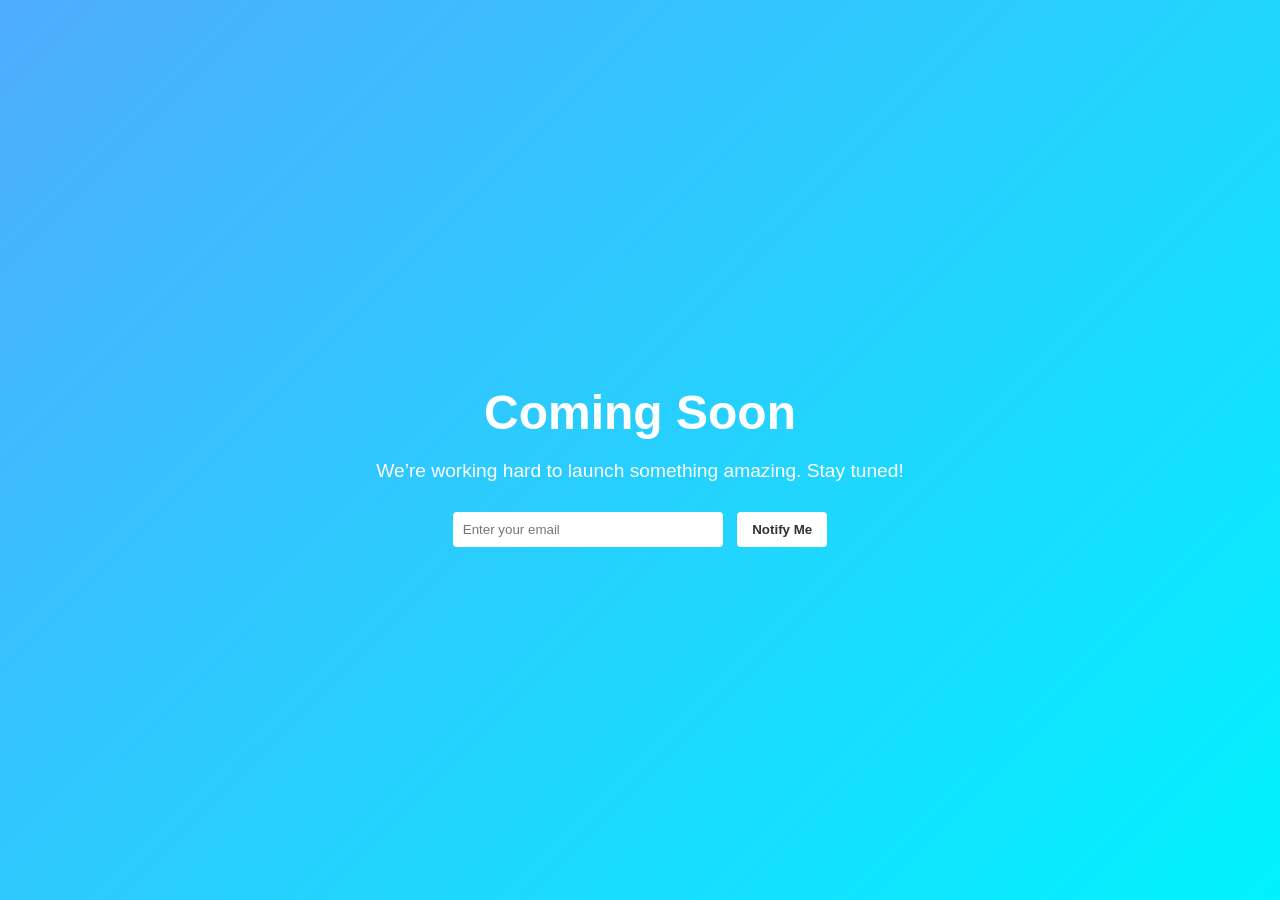
==== index.html @ 93c773d8 "Create index.html" ====
<!DOCTYPE html>
<html lang="en">
<head>
  <meta charset="UTF-8">
  <meta name="viewport" content="width=device-width, initial-scale=1.0">
  <title>Coming Soon</title>
  <style>
    body {
      margin: 0;
      padding: 0;
      height: 100vh;
      display: flex;
      align-items: center;
      justify-content: center;
      font-family: Arial, sans-serif;
      background: linear-gradient(135deg, #4facfe, #00f2fe);
      color: white;
      text-align: center;
    }
    .container {
      max-width: 600px;
      padding: 20px;
    }
    h1 {
      font-size: 3em;
      margin-bottom: 20px;
    }
    p {
      font-size: 1.2em;
      margin-bottom: 30px;
    }
    .email-box {
      margin-top: 20px;
    }
    input[type="email"] {
      padding: 10px;
      border: none;
      border-radius: 4px;
      width: 70%;
      max-width: 250px;
      margin-right: 10px;
    }
    button {
      padding: 10px 15px;
      border: none;
      border-radius: 4px;
      background: #fff;
      color: #333;
      cursor: pointer;
      font-weight: bold;
    }
    button:hover {
      background: #eee;
    }
  </style>
</head>
<body>
  <div class="container">
    <h1>Coming Soon</h1>
    <p>We’re working hard to launch something amazing. Stay tuned!</p>
    <div class="email-box">
      <input type="email" placeholder="Enter your email" />
      <button>Notify Me</button>
    </div>
  </div>
</body>
</html>
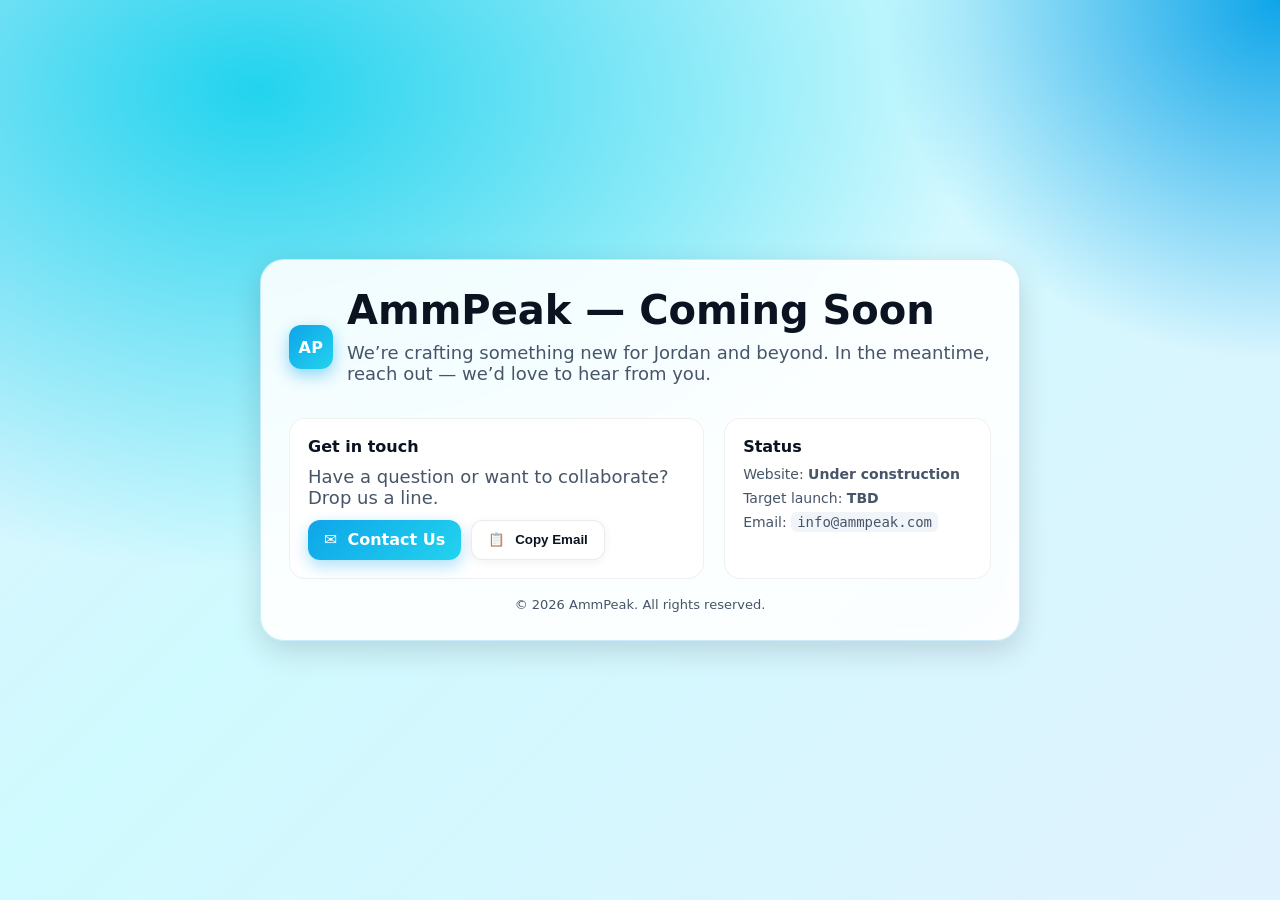
==== commit 26880e9f: "Update index.html" ====
--- a/index.html
+++ b/index.html
@@ -1,67 +1,138 @@
 <!DOCTYPE html>
 <html lang="en">
 <head>
-  <meta charset="UTF-8">
-  <meta name="viewport" content="width=device-width, initial-scale=1.0">
-  <title>Coming Soon</title>
+  <meta charset="utf-8" />
+  <meta name="viewport" content="width=device-width, initial-scale=1" />
+  <title>ammpeak — Coming Soon</title>
+  <meta name="description" content="AmmPeak — Something great is coming soon." />
+  <meta property="og:title" content="AmmPeak — Coming Soon" />
+  <meta property="og:description" content="We’re building something new. Stay tuned!" />
+  <meta property="og:type" content="website" />
+  <meta name="theme-color" content="#0ea5e9" />
   <style>
+    :root {
+      --bg1: #0ea5e9; /* sky-500 */
+      --bg2: #22d3ee; /* cyan-400 */
+      --txt: #0b1220;
+      --card: rgba(255, 255, 255, 0.9);
+      --muted: #475569; /* slate-600 */
+      --ring: rgba(14,165,233,.35);
+    }
+    * { box-sizing: border-box; }
+    html, body { height: 100%; }
     body {
       margin: 0;
-      padding: 0;
-      height: 100vh;
-      display: flex;
-      align-items: center;
-      justify-content: center;
-      font-family: Arial, sans-serif;
-      background: linear-gradient(135deg, #4facfe, #00f2fe);
-      color: white;
-      text-align: center;
+      font-family: ui-sans-serif, system-ui, -apple-system, Segoe UI, Roboto, "Helvetica Neue", Arial, "Noto Sans", "Apple Color Emoji", "Segoe UI Emoji";
+      color: var(--txt);
+      background: radial-gradient(1200px 800px at 20% 10%, var(--bg2), transparent 60%),
+                  radial-gradient(1000px 900px at 100% 0%, var(--bg1), transparent 40%),
+                  linear-gradient(135deg, #e0f2fe, #cffafe 40%, #e0f2fe);
+      display: grid;
+      place-items: center;
+      padding: 32px 16px;
     }
-    .container {
-      max-width: 600px;
-      padding: 20px;
+    .card {
+      width: 100%;
+      max-width: 760px;
+      background: var(--card);
+      backdrop-filter: blur(6px);
+      border-radius: 24px;
+      box-shadow: 0 10px 30px rgba(2, 8, 23, 0.14), inset 0 1px 0 rgba(255,255,255,0.6);
+      padding: 28px;
+      border: 1px solid rgba(14,165,233,.2);
     }
-    h1 {
-      font-size: 3em;
-      margin-bottom: 20px;
+    header { display: flex; align-items: center; gap: 14px; margin-bottom: 12px; }
+    .logo {
+      width: 44px; height: 44px; border-radius: 12px; flex: 0 0 auto;
+      display: grid; place-items: center; font-weight: 800; letter-spacing: .5px;
+      background: linear-gradient(135deg, var(--bg1), var(--bg2)); color: white;
+      box-shadow: 0 6px 16px rgba(14,165,233,.45);
     }
-    p {
-      font-size: 1.2em;
-      margin-bottom: 30px;
+    h1 { margin: 0; font-size: clamp(28px, 5vw, 40px); line-height: 1.1; }
+    p.lead { margin: 10px 0 22px; color: var(--muted); font-size: clamp(14px, 2.5vw, 18px); }
+
+    .actions { display: flex; flex-wrap: wrap; gap: 10px; margin-top: 8px; }
+    .btn {
+      appearance: none; cursor: pointer; border: 0; border-radius: 12px; font-weight: 700;
+      padding: 12px 16px; line-height: 1; transition: transform .06s ease, box-shadow .2s ease, background .2s ease;
+      box-shadow: 0 6px 16px rgba(14,165,233,.35);
+      display: inline-flex; align-items: center; gap: 10px; text-decoration: none;
     }
-    .email-box {
-      margin-top: 20px;
-    }
-    input[type="email"] {
-      padding: 10px;
-      border: none;
-      border-radius: 4px;
-      width: 70%;
-      max-width: 250px;
-      margin-right: 10px;
-    }
-    button {
-      padding: 10px 15px;
-      border: none;
-      border-radius: 4px;
-      background: #fff;
-      color: #333;
-      cursor: pointer;
-      font-weight: bold;
-    }
-    button:hover {
-      background: #eee;
-    }
+    .btn.primary { background: linear-gradient(135deg, var(--bg1), var(--bg2)); color: #fff; }
+    .btn.primary:hover { transform: translateY(-1px); box-shadow: 0 10px 22px rgba(14,165,233,.45); }
+
+    .btn.secondary { background: #fff; color: var(--txt); border: 1px solid rgba(2,6,23,.08); box-shadow: 0 2px 10px rgba(2,8,23,.06); }
+    .btn.secondary:hover { transform: translateY(-1px); box-shadow: 0 8px 18px rgba(2,8,23,.12); }
+
+    .row { display: grid; grid-template-columns: 1fr; gap: 20px; }
+    @media (min-width: 720px){ .row { grid-template-columns: 1.4fr .9fr; } }
+
+    .panel { background: white; border: 1px solid rgba(2,6,23,.06); border-radius: 16px; padding: 18px; }
+    .panel h3 { margin: 0 0 10px; font-size: 16px; }
+    .meta { display: grid; gap: 8px; font-size: 14px; color: var(--muted); }
+    .meta code { background: #f1f5f9; padding: 2px 6px; border-radius: 6px; }
+
+    footer { margin-top: 18px; text-align: center; color: var(--muted); font-size: 13px; }
+    .sr-only { position: absolute; width: 1px; height: 1px; padding: 0; margin: -1px; overflow: hidden; clip: rect(0,0,0,0); border: 0; }
   </style>
 </head>
 <body>
-  <div class="container">
-    <h1>Coming Soon</h1>
-    <p>We’re working hard to launch something amazing. Stay tuned!</p>
-    <div class="email-box">
-      <input type="email" placeholder="Enter your email" />
-      <button>Notify Me</button>
+  <main class="card" role="main" aria-labelledby="hero-title">
+    <header>
+      <div class="logo" aria-hidden="true">AP</div>
+      <div>
+        <h1 id="hero-title">AmmPeak — Coming Soon</h1>
+        <p class="lead">We’re crafting something new for Jordan and beyond. In the meantime, reach out — we’d love to hear from you.</p>
+      </div>
+    </header>
+
+    <div class="row">
+      <section class="panel" aria-labelledby="cta-heading">
+        <h3 id="cta-heading">Get in touch</h3>
+        <p class="lead" style="margin:0 0 12px">Have a question or want to collaborate? Drop us a line.</p>
+        <div class="actions">
+          <!-- Contact button opens the visitor's mail app with a prefilled subject/body -->
+          <a class="btn primary" id="contactBtn"
+             href="mailto:info@ammpeak.com?subject=Inquiry%20about%20AmmPeak&body=Hi%20AmmPeak%20team,%0D%0A%0D%0AMy%20name%20is%20[Your%20Name].%20I%E2%80%99d%20like%20to%20know%20more%20about...%0D%0A%0D%0AThanks!"
+             rel="noopener">
+            <span aria-hidden="true">✉️</span> Contact Us
+          </a>
+          <!-- Optional: copy email to clipboard for users without a mail client -->
+          <button class="btn secondary" id="copyBtn" type="button"><span aria-hidden="true">📋</span> Copy Email</button>
+        </div>
+      </section>
+
+      <aside class="panel" aria-labelledby="status-heading">
+        <h3 id="status-heading">Status</h3>
+        <div class="meta">
+          <div>Website: <strong>Under construction</strong></div>
+          <div>Target launch: <strong>TBD</strong></div>
+          <div>Email: <code>info@ammpeak.com</code></div>
+        </div>
+      </aside>
     </div>
-  </div>
+
+    <footer>
+      © <span id="year"></span> AmmPeak. All rights reserved.
+    </footer>
+  </main>
+
+  <script>
+    // Update footer year
+    document.getElementById('year').textContent = new Date().getFullYear();
+
+    // Copy email helper
+    document.getElementById('copyBtn').addEventListener('click', async () => {
+      try {
+        await navigator.clipboard.writeText('info@ammpeak.com');
+        const btn = document.getElementById('copyBtn');
+        const prev = btn.textContent;
+        btn.textContent = 'Copied!';
+        setTimeout(() => btn.textContent = prev, 1200);
+      } catch (e) {
+        alert('Email: info@ammpeak.com');
+      }
+    });
+  </script>
 </body>
 </html>
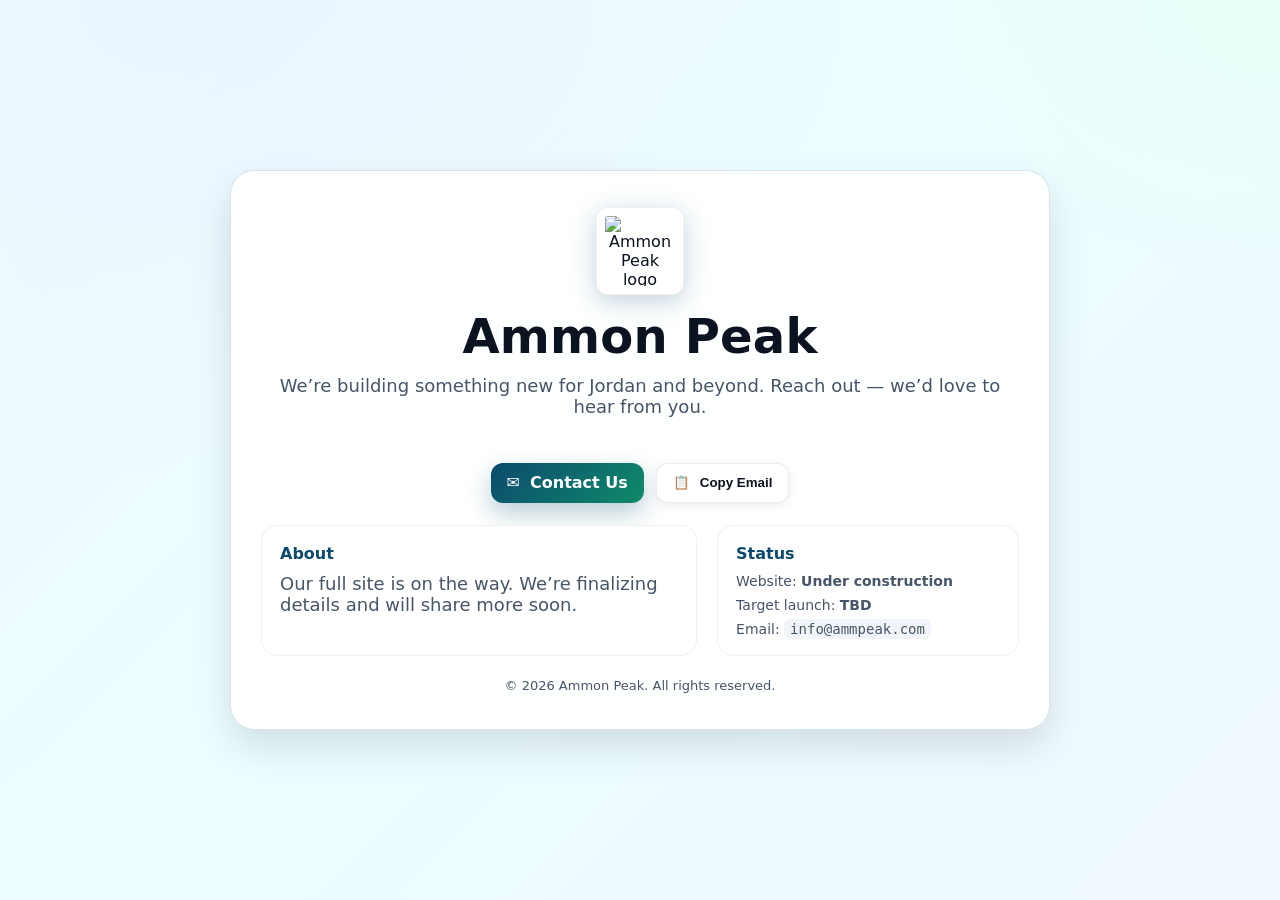
==== commit 13c07ba9: "Update index.html" ====
--- a/index.html
+++ b/index.html
@@ -3,20 +3,21 @@
 <head>
   <meta charset="utf-8" />
   <meta name="viewport" content="width=device-width, initial-scale=1" />
-  <title>ammpeak — Coming Soon</title>
-  <meta name="description" content="AmmPeak — Something great is coming soon." />
-  <meta property="og:title" content="AmmPeak — Coming Soon" />
+  <title>Ammon Peak — Coming Soon</title>
+  <meta name="description" content="Ammon Peak — Something great is coming soon." />
+  <meta property="og:title" content="Ammon Peak — Coming Soon" />
   <meta property="og:description" content="We’re building something new. Stay tuned!" />
   <meta property="og:type" content="website" />
-  <meta name="theme-color" content="#0ea5e9" />
+  <meta name="theme-color" content="#0b4a6d" />
   <style>
     :root {
-      --bg1: #0ea5e9; /* sky-500 */
-      --bg2: #22d3ee; /* cyan-400 */
+      --brand1: #0b4a6d; /* deep navy from logo */
+      --brand2: #0f8b6a; /* green from logo */
+      --bg1: #eaf6ff;
+      --bg2: #e7fff7;
       --txt: #0b1220;
-      --card: rgba(255, 255, 255, 0.9);
+      --card: rgba(255, 255, 255, 0.92);
       --muted: #475569; /* slate-600 */
-      --ring: rgba(14,165,233,.35);
     }
     * { box-sizing: border-box; }
     html, body { height: 100%; }
@@ -24,82 +25,80 @@
       margin: 0;
       font-family: ui-sans-serif, system-ui, -apple-system, Segoe UI, Roboto, "Helvetica Neue", Arial, "Noto Sans", "Apple Color Emoji", "Segoe UI Emoji";
       color: var(--txt);
-      background: radial-gradient(1200px 800px at 20% 10%, var(--bg2), transparent 60%),
-                  radial-gradient(1000px 900px at 100% 0%, var(--bg1), transparent 40%),
-                  linear-gradient(135deg, #e0f2fe, #cffafe 40%, #e0f2fe);
+      background: radial-gradient(1200px 800px at 15% 0%, var(--bg1), transparent 60%),
+                  radial-gradient(900px 700px at 100% 0%, var(--bg2), transparent 40%),
+                  linear-gradient(135deg, #f0f9ff, #ecfeff 45%, #f0f9ff);
       display: grid;
       place-items: center;
       padding: 32px 16px;
     }
     .card {
       width: 100%;
-      max-width: 760px;
+      max-width: 820px;
       background: var(--card);
-      backdrop-filter: blur(6px);
+      backdrop-filter: blur(8px);
       border-radius: 24px;
-      box-shadow: 0 10px 30px rgba(2, 8, 23, 0.14), inset 0 1px 0 rgba(255,255,255,0.6);
-      padding: 28px;
-      border: 1px solid rgba(14,165,233,.2);
+      box-shadow: 0 18px 40px rgba(2, 8, 23, 0.12), inset 0 1px 0 rgba(255,255,255,0.65);
+      padding: 36px 30px;
+      border: 1px solid rgba(11, 74, 109, .15);
+      text-align: center;
     }
-    header { display: flex; align-items: center; gap: 14px; margin-bottom: 12px; }
-    .logo {
-      width: 44px; height: 44px; border-radius: 12px; flex: 0 0 auto;
-      display: grid; place-items: center; font-weight: 800; letter-spacing: .5px;
-      background: linear-gradient(135deg, var(--bg1), var(--bg2)); color: white;
-      box-shadow: 0 6px 16px rgba(14,165,233,.45);
+    header { display: grid; place-items: center; gap: 14px; margin-bottom: 20px; }
+    .brand {
+      width: 88px; height: 88px; object-fit: contain;
+      filter: drop-shadow(0 6px 12px rgba(11, 74, 109, .25));
+      border-radius: 12px;
+      background: white;
+      padding: 8px;
+      border: 1px solid rgba(2,6,23,.06);
     }
-    h1 { margin: 0; font-size: clamp(28px, 5vw, 40px); line-height: 1.1; }
-    p.lead { margin: 10px 0 22px; color: var(--muted); font-size: clamp(14px, 2.5vw, 18px); }
+    h1 { margin: 0; font-size: clamp(34px, 6vw, 48px); line-height: 1.15; letter-spacing: .2px; }
+    p.lead { margin: 10px 0 22px; color: var(--muted); font-size: clamp(15px, 2.5vw, 18px); }
 
-    .actions { display: flex; flex-wrap: wrap; gap: 10px; margin-top: 8px; }
+    .actions { display: flex; justify-content: center; flex-wrap: wrap; gap: 12px; margin-top: 10px; }
     .btn {
       appearance: none; cursor: pointer; border: 0; border-radius: 12px; font-weight: 700;
       padding: 12px 16px; line-height: 1; transition: transform .06s ease, box-shadow .2s ease, background .2s ease;
-      box-shadow: 0 6px 16px rgba(14,165,233,.35);
       display: inline-flex; align-items: center; gap: 10px; text-decoration: none;
     }
-    .btn.primary { background: linear-gradient(135deg, var(--bg1), var(--bg2)); color: #fff; }
-    .btn.primary:hover { transform: translateY(-1px); box-shadow: 0 10px 22px rgba(14,165,233,.45); }
+    .btn.primary { background: linear-gradient(135deg, var(--brand1), var(--brand2)); color: #fff; box-shadow: 0 10px 24px rgba(11,74,109,.28); }
+    .btn.primary:hover { transform: translateY(-1px); box-shadow: 0 14px 28px rgba(11,74,109,.36); }
 
-    .btn.secondary { background: #fff; color: var(--txt); border: 1px solid rgba(2,6,23,.08); box-shadow: 0 2px 10px rgba(2,8,23,.06); }
-    .btn.secondary:hover { transform: translateY(-1px); box-shadow: 0 8px 18px rgba(2,8,23,.12); }
+    .btn.secondary { background: #fff; color: var(--txt); border: 1px solid rgba(2,6,23,.08); box-shadow: 0 2px 10px rgba(2,8,23,.08); }
+    .btn.secondary:hover { transform: translateY(-1px); box-shadow: 0 8px 18px rgba(2,8,23,.14); }
 
-    .row { display: grid; grid-template-columns: 1fr; gap: 20px; }
-    @media (min-width: 720px){ .row { grid-template-columns: 1.4fr .9fr; } }
+    .row { display: grid; grid-template-columns: 1fr; gap: 20px; margin-top: 22px; text-align: left; }
+    @media (min-width: 760px){ .row { grid-template-columns: 1.3fr .9fr; } }
 
     .panel { background: white; border: 1px solid rgba(2,6,23,.06); border-radius: 16px; padding: 18px; }
-    .panel h3 { margin: 0 0 10px; font-size: 16px; }
+    .panel h3 { margin: 0 0 10px; font-size: 16px; color: var(--brand1); }
     .meta { display: grid; gap: 8px; font-size: 14px; color: var(--muted); }
     .meta code { background: #f1f5f9; padding: 2px 6px; border-radius: 6px; }
 
-    footer { margin-top: 18px; text-align: center; color: var(--muted); font-size: 13px; }
-    .sr-only { position: absolute; width: 1px; height: 1px; padding: 0; margin: -1px; overflow: hidden; clip: rect(0,0,0,0); border: 0; }
+    footer { margin-top: 22px; text-align: center; color: var(--muted); font-size: 13px; }
   </style>
 </head>
 <body>
   <main class="card" role="main" aria-labelledby="hero-title">
     <header>
-      <div class="logo" aria-hidden="true">AP</div>
+      <!-- Place your logo file as logo.png next to index.html -->
+      <img class="brand" src="logo.png" alt="Ammon Peak logo" />
       <div>
-        <h1 id="hero-title">AmmPeak — Coming Soon</h1>
-        <p class="lead">We’re crafting something new for Jordan and beyond. In the meantime, reach out — we’d love to hear from you.</p>
+        <h1 id="hero-title">Ammon Peak</h1>
+        <p class="lead">We’re building something new for Jordan and beyond. Reach out — we’d love to hear from you.</p>
+      </div>
+      <div class="actions">
+        <a class="btn primary" id="contactBtn"
+           href="mailto:info@ammpeak.com?subject=Inquiry%20about%20Ammon%20Peak&body=Hi%20Ammon%20Peak%20team,%0D%0A%0D%0AMy%20name%20is%20[Your%20Name].%20I’d%20like%20to%20know%20more%20about...%0D%0A%0D%0AThanks!"
+           rel="noopener"><span aria-hidden="true">✉️</span> Contact Us</a>
+        <button class="btn secondary" id="copyBtn" type="button"><span aria-hidden="true">📋</span> Copy Email</button>
       </div>
     </header>
 
     <div class="row">
       <section class="panel" aria-labelledby="cta-heading">
-        <h3 id="cta-heading">Get in touch</h3>
-        <p class="lead" style="margin:0 0 12px">Have a question or want to collaborate? Drop us a line.</p>
-        <div class="actions">
-          <!-- Contact button opens the visitor's mail app with a prefilled subject/body -->
-          <a class="btn primary" id="contactBtn"
-             href="mailto:info@ammpeak.com?subject=Inquiry%20about%20AmmPeak&body=Hi%20AmmPeak%20team,%0D%0A%0D%0AMy%20name%20is%20[Your%20Name].%20I%E2%80%99d%20like%20to%20know%20more%20about...%0D%0A%0D%0AThanks!"
-             rel="noopener">
-            <span aria-hidden="true">✉️</span> Contact Us
-          </a>
-          <!-- Optional: copy email to clipboard for users without a mail client -->
-          <button class="btn secondary" id="copyBtn" type="button"><span aria-hidden="true">📋</span> Copy Email</button>
-        </div>
+        <h3 id="cta-heading">About</h3>
+        <p class="lead" style="margin:0">Our full site is on the way. We’re finalizing details and will share more soon.</p>
       </section>
 
       <aside class="panel" aria-labelledby="status-heading">
@@ -113,15 +112,12 @@
     </div>
 
     <footer>
-      © <span id="year"></span> AmmPeak. All rights reserved.
+      © <span id="year"></span> Ammon Peak. All rights reserved.
     </footer>
   </main>
 
   <script>
-    // Update footer year
     document.getElementById('year').textContent = new Date().getFullYear();
-
-    // Copy email helper
     document.getElementById('copyBtn').addEventListener('click', async () => {
       try {
         await navigator.clipboard.writeText('info@ammpeak.com');
@@ -129,9 +125,7 @@
         const prev = btn.textContent;
         btn.textContent = 'Copied!';
         setTimeout(() => btn.textContent = prev, 1200);
-      } catch (e) {
-        alert('Email: info@ammpeak.com');
-      }
+      } catch (e) { alert('Email: info@ammpeak.com'); }
     });
   </script>
 </body>
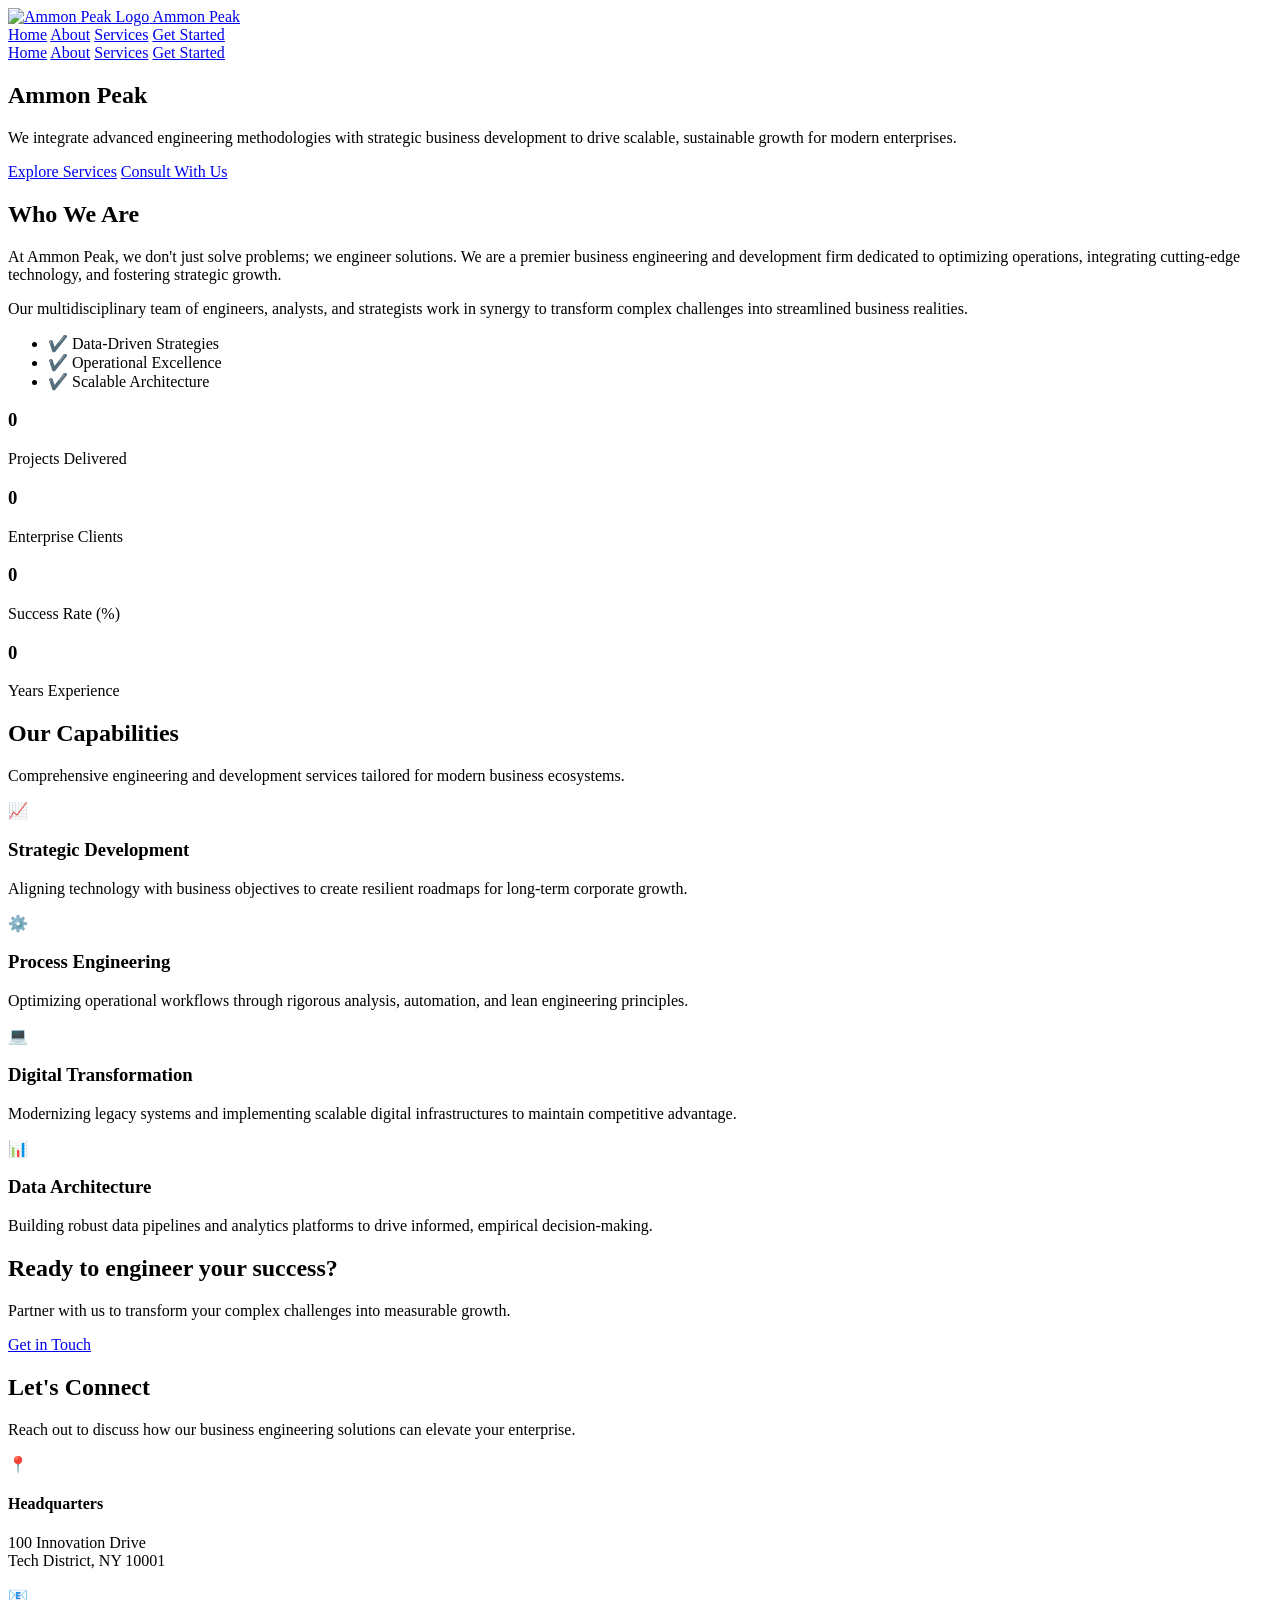
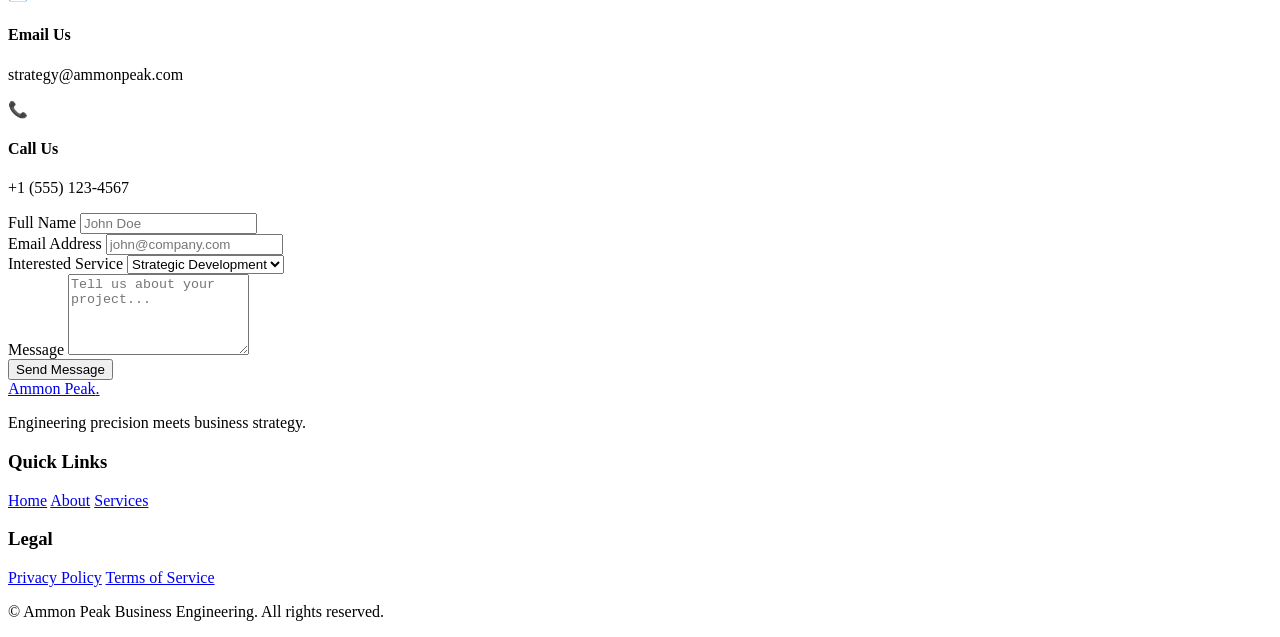
==== commit 8ae4c495: "Update index.html" ====
--- a/index.html
+++ b/index.html
@@ -1,132 +1,250 @@
 <!DOCTYPE html>
 <html lang="en">
 <head>
-  <meta charset="utf-8" />
-  <meta name="viewport" content="width=device-width, initial-scale=1" />
-  <title>Ammon Peak — Coming Soon</title>
-  <meta name="description" content="Ammon Peak — Something great is coming soon." />
-  <meta property="og:title" content="Ammon Peak — Coming Soon" />
-  <meta property="og:description" content="We’re building something new. Stay tuned!" />
-  <meta property="og:type" content="website" />
-  <meta name="theme-color" content="#0b4a6d" />
-  <style>
-    :root {
-      --brand1: #0b4a6d; /* deep navy from logo */
-      --brand2: #0f8b6a; /* green from logo */
-      --bg1: #eaf6ff;
-      --bg2: #e7fff7;
-      --txt: #0b1220;
-      --card: rgba(255, 255, 255, 0.92);
-      --muted: #475569; /* slate-600 */
+    <meta charset="UTF-8">
+    <meta name="viewport" content="width=device-width, initial-scale=1.0">
+    <meta name="description" content="Ammon Peak - Leading Business Engineering & Development Company. We bridge the gap between engineering precision and business strategy.">
+    <meta name="keywords" content="Business Engineering, Development, Strategy, Consulting, Tech Solutions, Engineering">
+    <meta name="author" content="Ammon Peak">
+    
+    <!-- Open Graph for Social Sharing -->
+    <meta property="og:title" content="Ammon Peak | Business Engineering & Development">
+    <meta property="og:description" content="Bridging the gap between engineering precision and business strategy for sustainable growth.">
+    <meta property="og:type" content="website">
+    
+    <!-- Structured Data Markup -->
+    <script type="application/ld+json">
+    {
+      "@context": "https://schema.org",
+      "@type": "Corporation",
+      "name": "Ammon Peak",
+      "description": "Leading Business Engineering & Development Company",
+      "url": "https://www.ammonpeak.com",
+      "industry": "Business Engineering"
     }
-    * { box-sizing: border-box; }
-    html, body { height: 100%; }
-    body {
-      margin: 0;
-      font-family: ui-sans-serif, system-ui, -apple-system, Segoe UI, Roboto, "Helvetica Neue", Arial, "Noto Sans", "Apple Color Emoji", "Segoe UI Emoji";
-      color: var(--txt);
-      background: radial-gradient(1200px 800px at 15% 0%, var(--bg1), transparent 60%),
-                  radial-gradient(900px 700px at 100% 0%, var(--bg2), transparent 40%),
-                  linear-gradient(135deg, #f0f9ff, #ecfeff 45%, #f0f9ff);
-      display: grid;
-      place-items: center;
-      padding: 32px 16px;
-    }
-    .card {
-      width: 100%;
-      max-width: 820px;
-      background: var(--card);
-      backdrop-filter: blur(8px);
-      border-radius: 24px;
-      box-shadow: 0 18px 40px rgba(2, 8, 23, 0.12), inset 0 1px 0 rgba(255,255,255,0.65);
-      padding: 36px 30px;
-      border: 1px solid rgba(11, 74, 109, .15);
-      text-align: center;
-    }
-    header { display: grid; place-items: center; gap: 14px; margin-bottom: 20px; }
-    .brand {
-      width: 88px; height: 88px; object-fit: contain;
-      filter: drop-shadow(0 6px 12px rgba(11, 74, 109, .25));
-      border-radius: 12px;
-      background: white;
-      padding: 8px;
-      border: 1px solid rgba(2,6,23,.06);
-    }
-    h1 { margin: 0; font-size: clamp(34px, 6vw, 48px); line-height: 1.15; letter-spacing: .2px; }
-    p.lead { margin: 10px 0 22px; color: var(--muted); font-size: clamp(15px, 2.5vw, 18px); }
-
-    .actions { display: flex; justify-content: center; flex-wrap: wrap; gap: 12px; margin-top: 10px; }
-    .btn {
-      appearance: none; cursor: pointer; border: 0; border-radius: 12px; font-weight: 700;
-      padding: 12px 16px; line-height: 1; transition: transform .06s ease, box-shadow .2s ease, background .2s ease;
-      display: inline-flex; align-items: center; gap: 10px; text-decoration: none;
-    }
-    .btn.primary { background: linear-gradient(135deg, var(--brand1), var(--brand2)); color: #fff; box-shadow: 0 10px 24px rgba(11,74,109,.28); }
-    .btn.primary:hover { transform: translateY(-1px); box-shadow: 0 14px 28px rgba(11,74,109,.36); }
-
-    .btn.secondary { background: #fff; color: var(--txt); border: 1px solid rgba(2,6,23,.08); box-shadow: 0 2px 10px rgba(2,8,23,.08); }
-    .btn.secondary:hover { transform: translateY(-1px); box-shadow: 0 8px 18px rgba(2,8,23,.14); }
-
-    .row { display: grid; grid-template-columns: 1fr; gap: 20px; margin-top: 22px; text-align: left; }
-    @media (min-width: 760px){ .row { grid-template-columns: 1.3fr .9fr; } }
-
-    .panel { background: white; border: 1px solid rgba(2,6,23,.06); border-radius: 16px; padding: 18px; }
-    .panel h3 { margin: 0 0 10px; font-size: 16px; color: var(--brand1); }
-    .meta { display: grid; gap: 8px; font-size: 14px; color: var(--muted); }
-    .meta code { background: #f1f5f9; padding: 2px 6px; border-radius: 6px; }
-
-    footer { margin-top: 22px; text-align: center; color: var(--muted); font-size: 13px; }
-  </style>
+    </script>
+    
+    <title>Ammon Peak | Business Engineering & Development</title>
+    
+    <!-- Google Fonts -->
+    <link rel="preconnect" href="https://fonts.googleapis.com">
+    <link rel="preconnect" href="https://fonts.gstatic.com" crossorigin>
+    <link href="https://fonts.googleapis.com/css2?family=Inter:wght@300;400;600;800&family=Outfit:wght@400;700&display=swap" rel="stylesheet">
+    
+    <!-- CSS -->
+    <link rel="stylesheet" href="style.css">
 </head>
 <body>
-  <main class="card" role="main" aria-labelledby="hero-title">
-    <header>
-      <!-- Place your logo file as logo.png next to index.html -->
-      <img class="brand" src="logo.png" alt="Ammon Peak logo" />
-      <div>
-        <h1 id="hero-title">Ammon Peak</h1>
-        <p class="lead">We’re building something new for Jordan and beyond. Reach out — we’d love to hear from you.</p>
-      </div>
-      <div class="actions">
-        <a class="btn primary" id="contactBtn"
-           href="mailto:info@ammpeak.com?subject=Inquiry%20about%20Ammon%20Peak&body=Hi%20Ammon%20Peak%20team,%0D%0A%0D%0AMy%20name%20is%20[Your%20Name].%20I’d%20like%20to%20know%20more%20about...%0D%0A%0D%0AThanks!"
-           rel="noopener"><span aria-hidden="true">✉️</span> Contact Us</a>
-        <button class="btn secondary" id="copyBtn" type="button"><span aria-hidden="true">📋</span> Copy Email</button>
-      </div>
+
+    <!-- Navigation -->
+    <header class="navbar">
+        <div class="container nav-container">
+            <a href="#" class="logo">
+                <img src="logo.jpg" alt="Ammon Peak Logo">
+                <span>Ammon Peak</span>
+            </a>
+            <nav class="nav-links">
+                <a href="#home">Home</a>
+                <a href="#about">About</a>
+                <a href="#services">Services</a>
+                <a href="#contact" class="btn-primary-sm">Get Started</a>
+            </nav>
+            <div class="mobile-menu-btn">
+                <div class="bar"></div>
+                <div class="bar"></div>
+                <div class="bar"></div>
+            </div>
+        </div>
     </header>
 
-    <div class="row">
-      <section class="panel" aria-labelledby="cta-heading">
-        <h3 id="cta-heading">About</h3>
-        <p class="lead" style="margin:0">Our full site is on the way. We’re finalizing details and will share more soon.</p>
-      </section>
-
-      <aside class="panel" aria-labelledby="status-heading">
-        <h3 id="status-heading">Status</h3>
-        <div class="meta">
-          <div>Website: <strong>Under construction</strong></div>
-          <div>Target launch: <strong>TBD</strong></div>
-          <div>Email: <code>info@ammpeak.com</code></div>
+    <!-- Mobile Menu Overlay -->
+    <div class="mobile-menu">
+        <a href="#home">Home</a>
+        <a href="#about">About</a>
+        <a href="#services">Services</a>
+        <a href="#contact">Get Started</a>
+    </div>
+
+    <!-- Main Content -->
+    <main>
+        <!-- Hero Section -->
+        <section id="home" class="hero">
+            <div class="hero-overlay"></div>
+            <div class="container">
+                <div class="hero-content">
+                    <h1><span>Ammon Peak</span></h1>
+                    <p>We integrate advanced engineering methodologies with strategic business development to drive scalable, sustainable growth for modern enterprises.</p>
+                    <div class="hero-btns">
+                        <a href="#services" class="btn-primary">Explore Services</a>
+                        <a href="#contact" class="btn-secondary">Consult With Us</a>
+                    </div>
+                </div>
+            </div>
+        </section>
+
+        <!-- About Section -->
+        <section id="about" class="about section-padding">
+            <div class="container about-grid">
+                <div class="about-text fade-in-left">
+                    <h2 class="section-title">Who We Are</h2>
+                    <p>At Ammon Peak, we don't just solve problems; we engineer solutions. We are a premier business engineering and development firm dedicated to optimizing operations, integrating cutting-edge technology, and fostering strategic growth.</p>
+                    <p>Our multidisciplinary team of engineers, analysts, and strategists work in synergy to transform complex challenges into streamlined business realities.</p>
+                    <ul class="about-list">
+                        <li>✔️ Data-Driven Strategies</li>
+                        <li>✔️ Operational Excellence</li>
+                        <li>✔️ Scalable Architecture</li>
+                    </ul>
+                </div>
+                <div class="about-stats fade-in-right">
+                    <div class="stat-card">
+                        <h3 class="counter" data-target="150">0</h3>
+                        <p>Projects Delivered</p>
+                    </div>
+                    <div class="stat-card">
+                        <h3 class="counter" data-target="45">0</h3>
+                        <p>Enterprise Clients</p>
+                    </div>
+                    <div class="stat-card">
+                        <h3 class="counter" data-target="98">0</h3>
+                        <p>Success Rate (%)</p>
+                    </div>
+                    <div class="stat-card">
+                        <h3 class="counter" data-target="10">0</h3>
+                        <p>Years Experience</p>
+                    </div>
+                </div>
+            </div>
+        </section>
+
+        <!-- Services Section -->
+        <section id="services" class="services section-padding bg-alt">
+            <div class="container">
+                <div class="section-header fade-in-up">
+                    <h2 class="section-title">Our Capabilities</h2>
+                    <p>Comprehensive engineering and development services tailored for modern business ecosystems.</p>
+                </div>
+                <div class="services-grid">
+                    <div class="service-card fade-in-up delay-1">
+                        <div class="icon">📈</div>
+                        <h3>Strategic Development</h3>
+                        <p>Aligning technology with business objectives to create resilient roadmaps for long-term corporate growth.</p>
+                    </div>
+                    <div class="service-card fade-in-up delay-2">
+                        <div class="icon">⚙️</div>
+                        <h3>Process Engineering</h3>
+                        <p>Optimizing operational workflows through rigorous analysis, automation, and lean engineering principles.</p>
+                    </div>
+                    <div class="service-card fade-in-up delay-3">
+                        <div class="icon">💻</div>
+                        <h3>Digital Transformation</h3>
+                        <p>Modernizing legacy systems and implementing scalable digital infrastructures to maintain competitive advantage.</p>
+                    </div>
+                    <div class="service-card fade-in-up delay-4">
+                        <div class="icon">📊</div>
+                        <h3>Data Architecture</h3>
+                        <p>Building robust data pipelines and analytics platforms to drive informed, empirical decision-making.</p>
+                    </div>
+                </div>
+            </div>
+        </section>
+
+        <!-- CTA Section -->
+        <section class="cta section-padding">
+            <div class="container cta-container fade-in-up">
+                <h2>Ready to engineer your success?</h2>
+                <p>Partner with us to transform your complex challenges into measurable growth.</p>
+                <a href="#contact" class="btn-primary">Get in Touch</a>
+            </div>
+        </section>
+
+        <!-- Contact Section -->
+        <section id="contact" class="contact section-padding">
+            <div class="container contact-grid">
+                <div class="contact-info fade-in-left">
+                    <h2 class="section-title">Let's Connect</h2>
+                    <p>Reach out to discuss how our business engineering solutions can elevate your enterprise.</p>
+                    
+                    <div class="info-item">
+                        <span class="icon">📍</span>
+                        <div>
+                            <h4>Headquarters</h4>
+                            <p>100 Innovation Drive<br>Tech District, NY 10001</p>
+                        </div>
+                    </div>
+                    
+                    <div class="info-item">
+                        <span class="icon">📧</span>
+                        <div>
+                            <h4>Email Us</h4>
+                            <p>strategy@ammonpeak.com</p>
+                        </div>
+                    </div>
+                    
+                    <div class="info-item">
+                        <span class="icon">📞</span>
+                        <div>
+                            <h4>Call Us</h4>
+                            <p>+1 (555) 123-4567</p>
+                        </div>
+                    </div>
+                </div>
+                
+                <div class="contact-form fade-in-right">
+                    <form id="contactForm">
+                        <div class="form-group">
+                            <label for="name">Full Name</label>
+                            <input type="text" id="name" name="name" required placeholder="John Doe">
+                        </div>
+                        <div class="form-group">
+                            <label for="email">Email Address</label>
+                            <input type="email" id="email" name="email" required placeholder="john@company.com">
+                        </div>
+                        <div class="form-group">
+                            <label for="service">Interested Service</label>
+                            <select id="service" name="service">
+                                <option value="strategy">Strategic Development</option>
+                                <option value="process">Process Engineering</option>
+                                <option value="digital">Digital Transformation</option>
+                                <option value="other">Other</option>
+                            </select>
+                        </div>
+                        <div class="form-group">
+                            <label for="message">Message</label>
+                            <textarea id="message" name="message" rows="5" required placeholder="Tell us about your project..."></textarea>
+                        </div>
+                        <button type="submit" class="btn-primary btn-block">Send Message</button>
+                        <div id="formStatus" class="form-status"></div>
+                    </form>
+                </div>
+            </div>
+        </section>
+    </main>
+
+    <!-- Footer -->
+    <footer class="footer">
+        <div class="container footer-content">
+            <div class="footer-brand">
+                <a href="#" class="logo">Ammon Peak<span>.</span></a>
+                <p>Engineering precision meets business strategy.</p>
+            </div>
+            <div class="footer-links">
+                <h3>Quick Links</h3>
+                <a href="#home">Home</a>
+                <a href="#about">About</a>
+                <a href="#services">Services</a>
+            </div>
+            <div class="footer-legal">
+                <h3>Legal</h3>
+                <a href="#">Privacy Policy</a>
+                <a href="#">Terms of Service</a>
+            </div>
         </div>
-      </aside>
-    </div>
-
-    <footer>
-      © <span id="year"></span> Ammon Peak. All rights reserved.
+        <div class="footer-bottom container">
+            <p>&copy; <span id="year"></span> Ammon Peak Business Engineering. All rights reserved.</p>
+        </div>
     </footer>
-  </main>
-
-  <script>
-    document.getElementById('year').textContent = new Date().getFullYear();
-    document.getElementById('copyBtn').addEventListener('click', async () => {
-      try {
-        await navigator.clipboard.writeText('info@ammpeak.com');
-        const btn = document.getElementById('copyBtn');
-        const prev = btn.textContent;
-        btn.textContent = 'Copied!';
-        setTimeout(() => btn.textContent = prev, 1200);
-      } catch (e) { alert('Email: info@ammpeak.com'); }
-    });
-  </script>
+
+    <!-- JavaScript -->
+    <script src="script.js"></script>
 </body>
 </html>
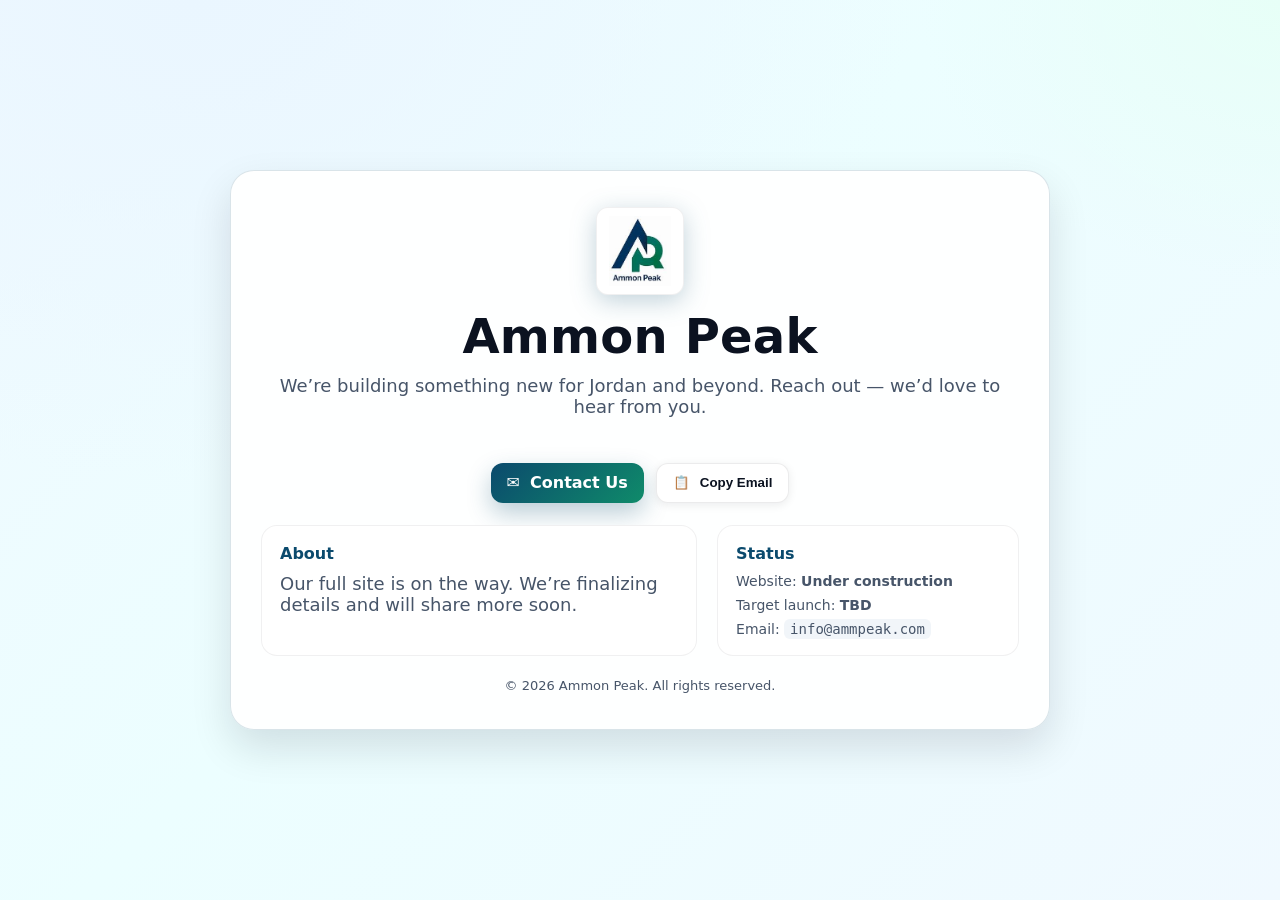
==== commit c44b1144: "Add files via upload" ====
--- a/index.html
+++ b/index.html
@@ -1,250 +1,132 @@
 <!DOCTYPE html>
 <html lang="en">
 <head>
-    <meta charset="UTF-8">
-    <meta name="viewport" content="width=device-width, initial-scale=1.0">
-    <meta name="description" content="Ammon Peak - Leading Business Engineering & Development Company. We bridge the gap between engineering precision and business strategy.">
-    <meta name="keywords" content="Business Engineering, Development, Strategy, Consulting, Tech Solutions, Engineering">
-    <meta name="author" content="Ammon Peak">
-    
-    <!-- Open Graph for Social Sharing -->
-    <meta property="og:title" content="Ammon Peak | Business Engineering & Development">
-    <meta property="og:description" content="Bridging the gap between engineering precision and business strategy for sustainable growth.">
-    <meta property="og:type" content="website">
-    
-    <!-- Structured Data Markup -->
-    <script type="application/ld+json">
-    {
-      "@context": "https://schema.org",
-      "@type": "Corporation",
-      "name": "Ammon Peak",
-      "description": "Leading Business Engineering & Development Company",
-      "url": "https://www.ammonpeak.com",
-      "industry": "Business Engineering"
+  <meta charset="utf-8" />
+  <meta name="viewport" content="width=device-width, initial-scale=1" />
+  <title>Ammon Peak — Coming Soon</title>
+  <meta name="description" content="Ammon Peak — Something great is coming soon." />
+  <meta property="og:title" content="Ammon Peak — Coming Soon" />
+  <meta property="og:description" content="We’re building something new. Stay tuned!" />
+  <meta property="og:type" content="website" />
+  <meta name="theme-color" content="#0b4a6d" />
+  <style>
+    :root {
+      --brand1: #0b4a6d; /* deep navy from logo */
+      --brand2: #0f8b6a; /* green from logo */
+      --bg1: #eaf6ff;
+      --bg2: #e7fff7;
+      --txt: #0b1220;
+      --card: rgba(255, 255, 255, 0.92);
+      --muted: #475569; /* slate-600 */
     }
-    </script>
-    
-    <title>Ammon Peak | Business Engineering & Development</title>
-    
-    <!-- Google Fonts -->
-    <link rel="preconnect" href="https://fonts.googleapis.com">
-    <link rel="preconnect" href="https://fonts.gstatic.com" crossorigin>
-    <link href="https://fonts.googleapis.com/css2?family=Inter:wght@300;400;600;800&family=Outfit:wght@400;700&display=swap" rel="stylesheet">
-    
-    <!-- CSS -->
-    <link rel="stylesheet" href="style.css">
+    * { box-sizing: border-box; }
+    html, body { height: 100%; }
+    body {
+      margin: 0;
+      font-family: ui-sans-serif, system-ui, -apple-system, Segoe UI, Roboto, "Helvetica Neue", Arial, "Noto Sans", "Apple Color Emoji", "Segoe UI Emoji";
+      color: var(--txt);
+      background: radial-gradient(1200px 800px at 15% 0%, var(--bg1), transparent 60%),
+                  radial-gradient(900px 700px at 100% 0%, var(--bg2), transparent 40%),
+                  linear-gradient(135deg, #f0f9ff, #ecfeff 45%, #f0f9ff);
+      display: grid;
+      place-items: center;
+      padding: 32px 16px;
+    }
+    .card {
+      width: 100%;
+      max-width: 820px;
+      background: var(--card);
+      backdrop-filter: blur(8px);
+      border-radius: 24px;
+      box-shadow: 0 18px 40px rgba(2, 8, 23, 0.12), inset 0 1px 0 rgba(255,255,255,0.65);
+      padding: 36px 30px;
+      border: 1px solid rgba(11, 74, 109, .15);
+      text-align: center;
+    }
+    header { display: grid; place-items: center; gap: 14px; margin-bottom: 20px; }
+    .brand {
+      width: 88px; height: 88px; object-fit: contain;
+      filter: drop-shadow(0 6px 12px rgba(11, 74, 109, .25));
+      border-radius: 12px;
+      background: white;
+      padding: 8px;
+      border: 1px solid rgba(2,6,23,.06);
+    }
+    h1 { margin: 0; font-size: clamp(34px, 6vw, 48px); line-height: 1.15; letter-spacing: .2px; }
+    p.lead { margin: 10px 0 22px; color: var(--muted); font-size: clamp(15px, 2.5vw, 18px); }
+
+    .actions { display: flex; justify-content: center; flex-wrap: wrap; gap: 12px; margin-top: 10px; }
+    .btn {
+      appearance: none; cursor: pointer; border: 0; border-radius: 12px; font-weight: 700;
+      padding: 12px 16px; line-height: 1; transition: transform .06s ease, box-shadow .2s ease, background .2s ease;
+      display: inline-flex; align-items: center; gap: 10px; text-decoration: none;
+    }
+    .btn.primary { background: linear-gradient(135deg, var(--brand1), var(--brand2)); color: #fff; box-shadow: 0 10px 24px rgba(11,74,109,.28); }
+    .btn.primary:hover { transform: translateY(-1px); box-shadow: 0 14px 28px rgba(11,74,109,.36); }
+
+    .btn.secondary { background: #fff; color: var(--txt); border: 1px solid rgba(2,6,23,.08); box-shadow: 0 2px 10px rgba(2,8,23,.08); }
+    .btn.secondary:hover { transform: translateY(-1px); box-shadow: 0 8px 18px rgba(2,8,23,.14); }
+
+    .row { display: grid; grid-template-columns: 1fr; gap: 20px; margin-top: 22px; text-align: left; }
+    @media (min-width: 760px){ .row { grid-template-columns: 1.3fr .9fr; } }
+
+    .panel { background: white; border: 1px solid rgba(2,6,23,.06); border-radius: 16px; padding: 18px; }
+    .panel h3 { margin: 0 0 10px; font-size: 16px; color: var(--brand1); }
+    .meta { display: grid; gap: 8px; font-size: 14px; color: var(--muted); }
+    .meta code { background: #f1f5f9; padding: 2px 6px; border-radius: 6px; }
+
+    footer { margin-top: 22px; text-align: center; color: var(--muted); font-size: 13px; }
+  </style>
 </head>
 <body>
-
-    <!-- Navigation -->
-    <header class="navbar">
-        <div class="container nav-container">
-            <a href="#" class="logo">
-                <img src="logo.jpg" alt="Ammon Peak Logo">
-                <span>Ammon Peak</span>
-            </a>
-            <nav class="nav-links">
-                <a href="#home">Home</a>
-                <a href="#about">About</a>
-                <a href="#services">Services</a>
-                <a href="#contact" class="btn-primary-sm">Get Started</a>
-            </nav>
-            <div class="mobile-menu-btn">
-                <div class="bar"></div>
-                <div class="bar"></div>
-                <div class="bar"></div>
-            </div>
-        </div>
+  <main class="card" role="main" aria-labelledby="hero-title">
+    <header>
+      <!-- Place your logo file as logo.png next to index.html -->
+      <img class="brand" src="logo.png" alt="Ammon Peak logo" />
+      <div>
+        <h1 id="hero-title">Ammon Peak</h1>
+        <p class="lead">We’re building something new for Jordan and beyond. Reach out — we’d love to hear from you.</p>
+      </div>
+      <div class="actions">
+        <a class="btn primary" id="contactBtn"
+           href="mailto:info@ammpeak.com?subject=Inquiry%20about%20Ammon%20Peak&body=Hi%20Ammon%20Peak%20team,%0D%0A%0D%0AMy%20name%20is%20[Your%20Name].%20I’d%20like%20to%20know%20more%20about...%0D%0A%0D%0AThanks!"
+           rel="noopener"><span aria-hidden="true">✉️</span> Contact Us</a>
+        <button class="btn secondary" id="copyBtn" type="button"><span aria-hidden="true">📋</span> Copy Email</button>
+      </div>
     </header>
 
-    <!-- Mobile Menu Overlay -->
-    <div class="mobile-menu">
-        <a href="#home">Home</a>
-        <a href="#about">About</a>
-        <a href="#services">Services</a>
-        <a href="#contact">Get Started</a>
+    <div class="row">
+      <section class="panel" aria-labelledby="cta-heading">
+        <h3 id="cta-heading">About</h3>
+        <p class="lead" style="margin:0">Our full site is on the way. We’re finalizing details and will share more soon.</p>
+      </section>
+
+      <aside class="panel" aria-labelledby="status-heading">
+        <h3 id="status-heading">Status</h3>
+        <div class="meta">
+          <div>Website: <strong>Under construction</strong></div>
+          <div>Target launch: <strong>TBD</strong></div>
+          <div>Email: <code>info@ammpeak.com</code></div>
+        </div>
+      </aside>
     </div>
 
-    <!-- Main Content -->
-    <main>
-        <!-- Hero Section -->
-        <section id="home" class="hero">
-            <div class="hero-overlay"></div>
-            <div class="container">
-                <div class="hero-content">
-                    <h1><span>Ammon Peak</span></h1>
-                    <p>We integrate advanced engineering methodologies with strategic business development to drive scalable, sustainable growth for modern enterprises.</p>
-                    <div class="hero-btns">
-                        <a href="#services" class="btn-primary">Explore Services</a>
-                        <a href="#contact" class="btn-secondary">Consult With Us</a>
-                    </div>
-                </div>
-            </div>
-        </section>
+    <footer>
+      © <span id="year"></span> Ammon Peak. All rights reserved.
+    </footer>
+  </main>
 
-        <!-- About Section -->
-        <section id="about" class="about section-padding">
-            <div class="container about-grid">
-                <div class="about-text fade-in-left">
-                    <h2 class="section-title">Who We Are</h2>
-                    <p>At Ammon Peak, we don't just solve problems; we engineer solutions. We are a premier business engineering and development firm dedicated to optimizing operations, integrating cutting-edge technology, and fostering strategic growth.</p>
-                    <p>Our multidisciplinary team of engineers, analysts, and strategists work in synergy to transform complex challenges into streamlined business realities.</p>
-                    <ul class="about-list">
-                        <li>✔️ Data-Driven Strategies</li>
-                        <li>✔️ Operational Excellence</li>
-                        <li>✔️ Scalable Architecture</li>
-                    </ul>
-                </div>
-                <div class="about-stats fade-in-right">
-                    <div class="stat-card">
-                        <h3 class="counter" data-target="150">0</h3>
-                        <p>Projects Delivered</p>
-                    </div>
-                    <div class="stat-card">
-                        <h3 class="counter" data-target="45">0</h3>
-                        <p>Enterprise Clients</p>
-                    </div>
-                    <div class="stat-card">
-                        <h3 class="counter" data-target="98">0</h3>
-                        <p>Success Rate (%)</p>
-                    </div>
-                    <div class="stat-card">
-                        <h3 class="counter" data-target="10">0</h3>
-                        <p>Years Experience</p>
-                    </div>
-                </div>
-            </div>
-        </section>
-
-        <!-- Services Section -->
-        <section id="services" class="services section-padding bg-alt">
-            <div class="container">
-                <div class="section-header fade-in-up">
-                    <h2 class="section-title">Our Capabilities</h2>
-                    <p>Comprehensive engineering and development services tailored for modern business ecosystems.</p>
-                </div>
-                <div class="services-grid">
-                    <div class="service-card fade-in-up delay-1">
-                        <div class="icon">📈</div>
-                        <h3>Strategic Development</h3>
-                        <p>Aligning technology with business objectives to create resilient roadmaps for long-term corporate growth.</p>
-                    </div>
-                    <div class="service-card fade-in-up delay-2">
-                        <div class="icon">⚙️</div>
-                        <h3>Process Engineering</h3>
-                        <p>Optimizing operational workflows through rigorous analysis, automation, and lean engineering principles.</p>
-                    </div>
-                    <div class="service-card fade-in-up delay-3">
-                        <div class="icon">💻</div>
-                        <h3>Digital Transformation</h3>
-                        <p>Modernizing legacy systems and implementing scalable digital infrastructures to maintain competitive advantage.</p>
-                    </div>
-                    <div class="service-card fade-in-up delay-4">
-                        <div class="icon">📊</div>
-                        <h3>Data Architecture</h3>
-                        <p>Building robust data pipelines and analytics platforms to drive informed, empirical decision-making.</p>
-                    </div>
-                </div>
-            </div>
-        </section>
-
-        <!-- CTA Section -->
-        <section class="cta section-padding">
-            <div class="container cta-container fade-in-up">
-                <h2>Ready to engineer your success?</h2>
-                <p>Partner with us to transform your complex challenges into measurable growth.</p>
-                <a href="#contact" class="btn-primary">Get in Touch</a>
-            </div>
-        </section>
-
-        <!-- Contact Section -->
-        <section id="contact" class="contact section-padding">
-            <div class="container contact-grid">
-                <div class="contact-info fade-in-left">
-                    <h2 class="section-title">Let's Connect</h2>
-                    <p>Reach out to discuss how our business engineering solutions can elevate your enterprise.</p>
-                    
-                    <div class="info-item">
-                        <span class="icon">📍</span>
-                        <div>
-                            <h4>Headquarters</h4>
-                            <p>100 Innovation Drive<br>Tech District, NY 10001</p>
-                        </div>
-                    </div>
-                    
-                    <div class="info-item">
-                        <span class="icon">📧</span>
-                        <div>
-                            <h4>Email Us</h4>
-                            <p>strategy@ammonpeak.com</p>
-                        </div>
-                    </div>
-                    
-                    <div class="info-item">
-                        <span class="icon">📞</span>
-                        <div>
-                            <h4>Call Us</h4>
-                            <p>+1 (555) 123-4567</p>
-                        </div>
-                    </div>
-                </div>
-                
-                <div class="contact-form fade-in-right">
-                    <form id="contactForm">
-                        <div class="form-group">
-                            <label for="name">Full Name</label>
-                            <input type="text" id="name" name="name" required placeholder="John Doe">
-                        </div>
-                        <div class="form-group">
-                            <label for="email">Email Address</label>
-                            <input type="email" id="email" name="email" required placeholder="john@company.com">
-                        </div>
-                        <div class="form-group">
-                            <label for="service">Interested Service</label>
-                            <select id="service" name="service">
-                                <option value="strategy">Strategic Development</option>
-                                <option value="process">Process Engineering</option>
-                                <option value="digital">Digital Transformation</option>
-                                <option value="other">Other</option>
-                            </select>
-                        </div>
-                        <div class="form-group">
-                            <label for="message">Message</label>
-                            <textarea id="message" name="message" rows="5" required placeholder="Tell us about your project..."></textarea>
-                        </div>
-                        <button type="submit" class="btn-primary btn-block">Send Message</button>
-                        <div id="formStatus" class="form-status"></div>
-                    </form>
-                </div>
-            </div>
-        </section>
-    </main>
-
-    <!-- Footer -->
-    <footer class="footer">
-        <div class="container footer-content">
-            <div class="footer-brand">
-                <a href="#" class="logo">Ammon Peak<span>.</span></a>
-                <p>Engineering precision meets business strategy.</p>
-            </div>
-            <div class="footer-links">
-                <h3>Quick Links</h3>
-                <a href="#home">Home</a>
-                <a href="#about">About</a>
-                <a href="#services">Services</a>
-            </div>
-            <div class="footer-legal">
-                <h3>Legal</h3>
-                <a href="#">Privacy Policy</a>
-                <a href="#">Terms of Service</a>
-            </div>
-        </div>
-        <div class="footer-bottom container">
-            <p>&copy; <span id="year"></span> Ammon Peak Business Engineering. All rights reserved.</p>
-        </div>
-    </footer>
-
-    <!-- JavaScript -->
-    <script src="script.js"></script>
+  <script>
+    document.getElementById('year').textContent = new Date().getFullYear();
+    document.getElementById('copyBtn').addEventListener('click', async () => {
+      try {
+        await navigator.clipboard.writeText('info@ammpeak.com');
+        const btn = document.getElementById('copyBtn');
+        const prev = btn.textContent;
+        btn.textContent = 'Copied!';
+        setTimeout(() => btn.textContent = prev, 1200);
+      } catch (e) { alert('Email: info@ammpeak.com'); }
+    });
+  </script>
 </body>
 </html>
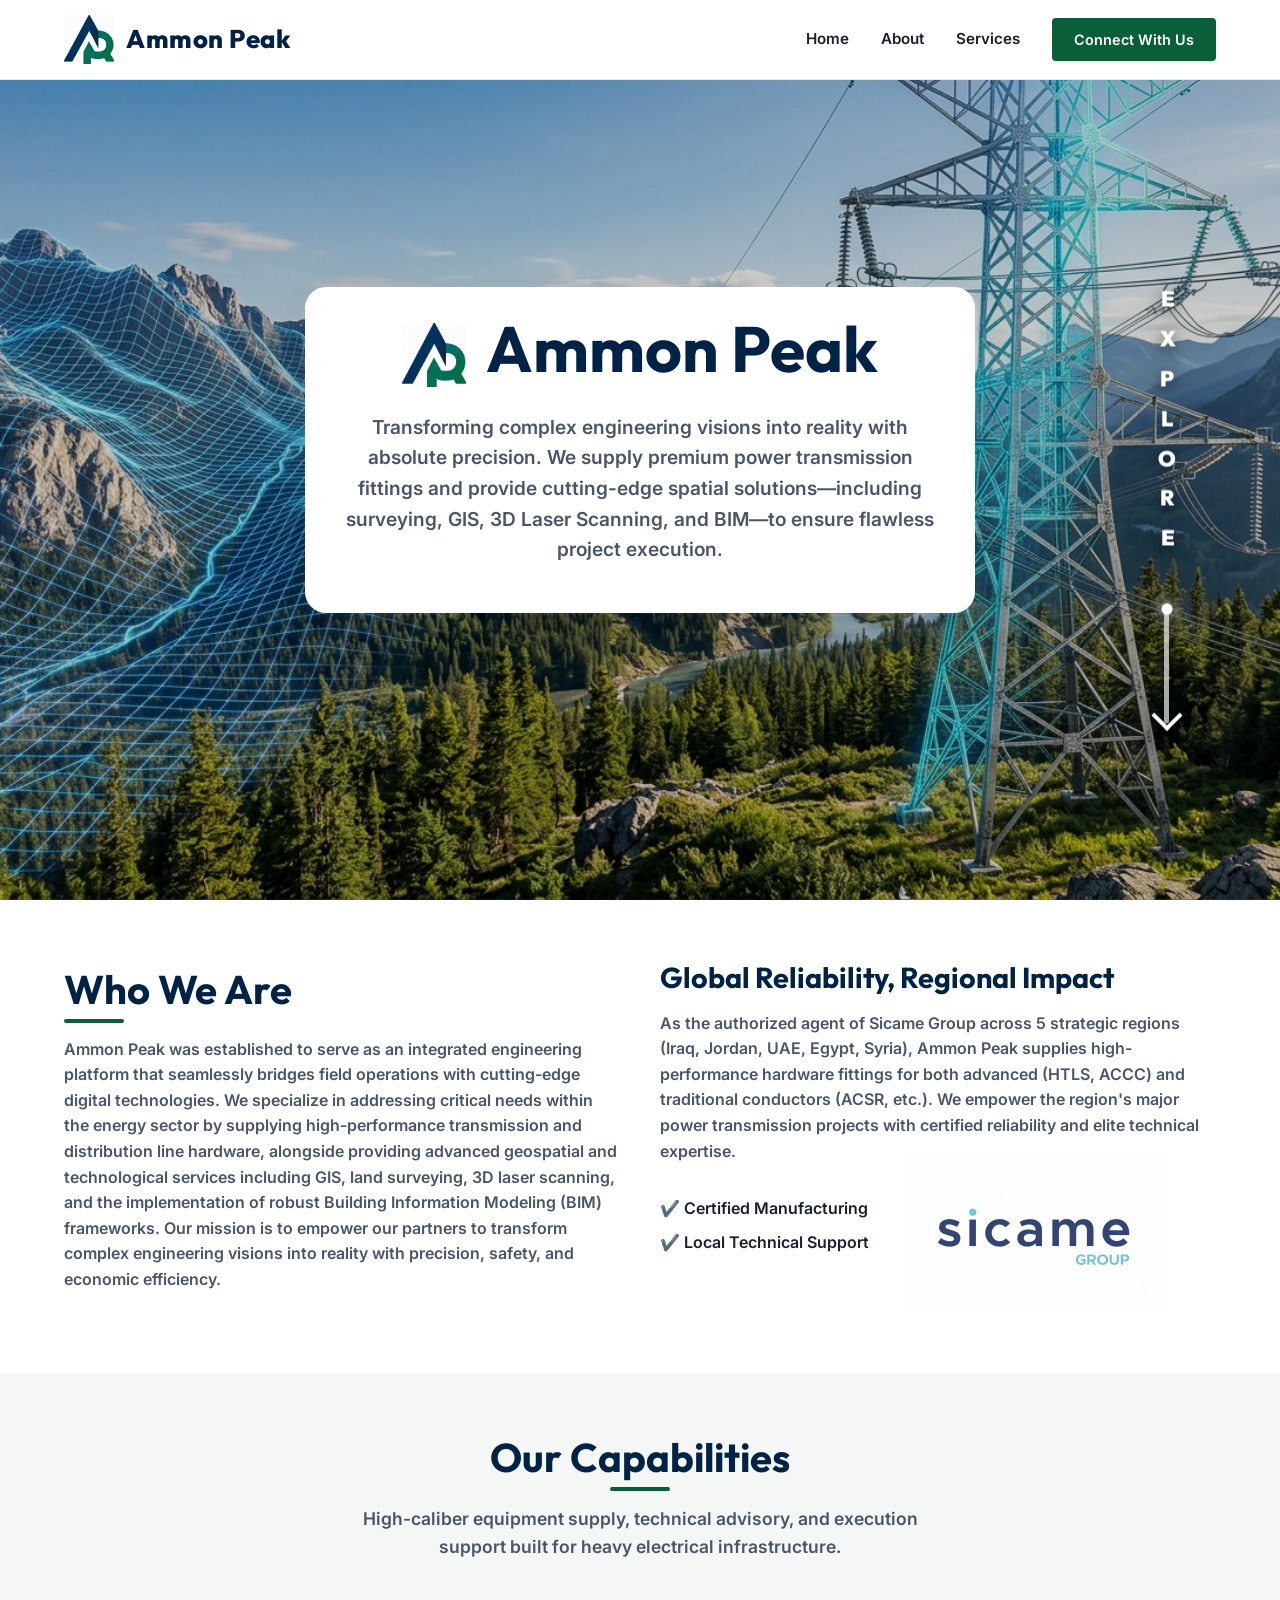
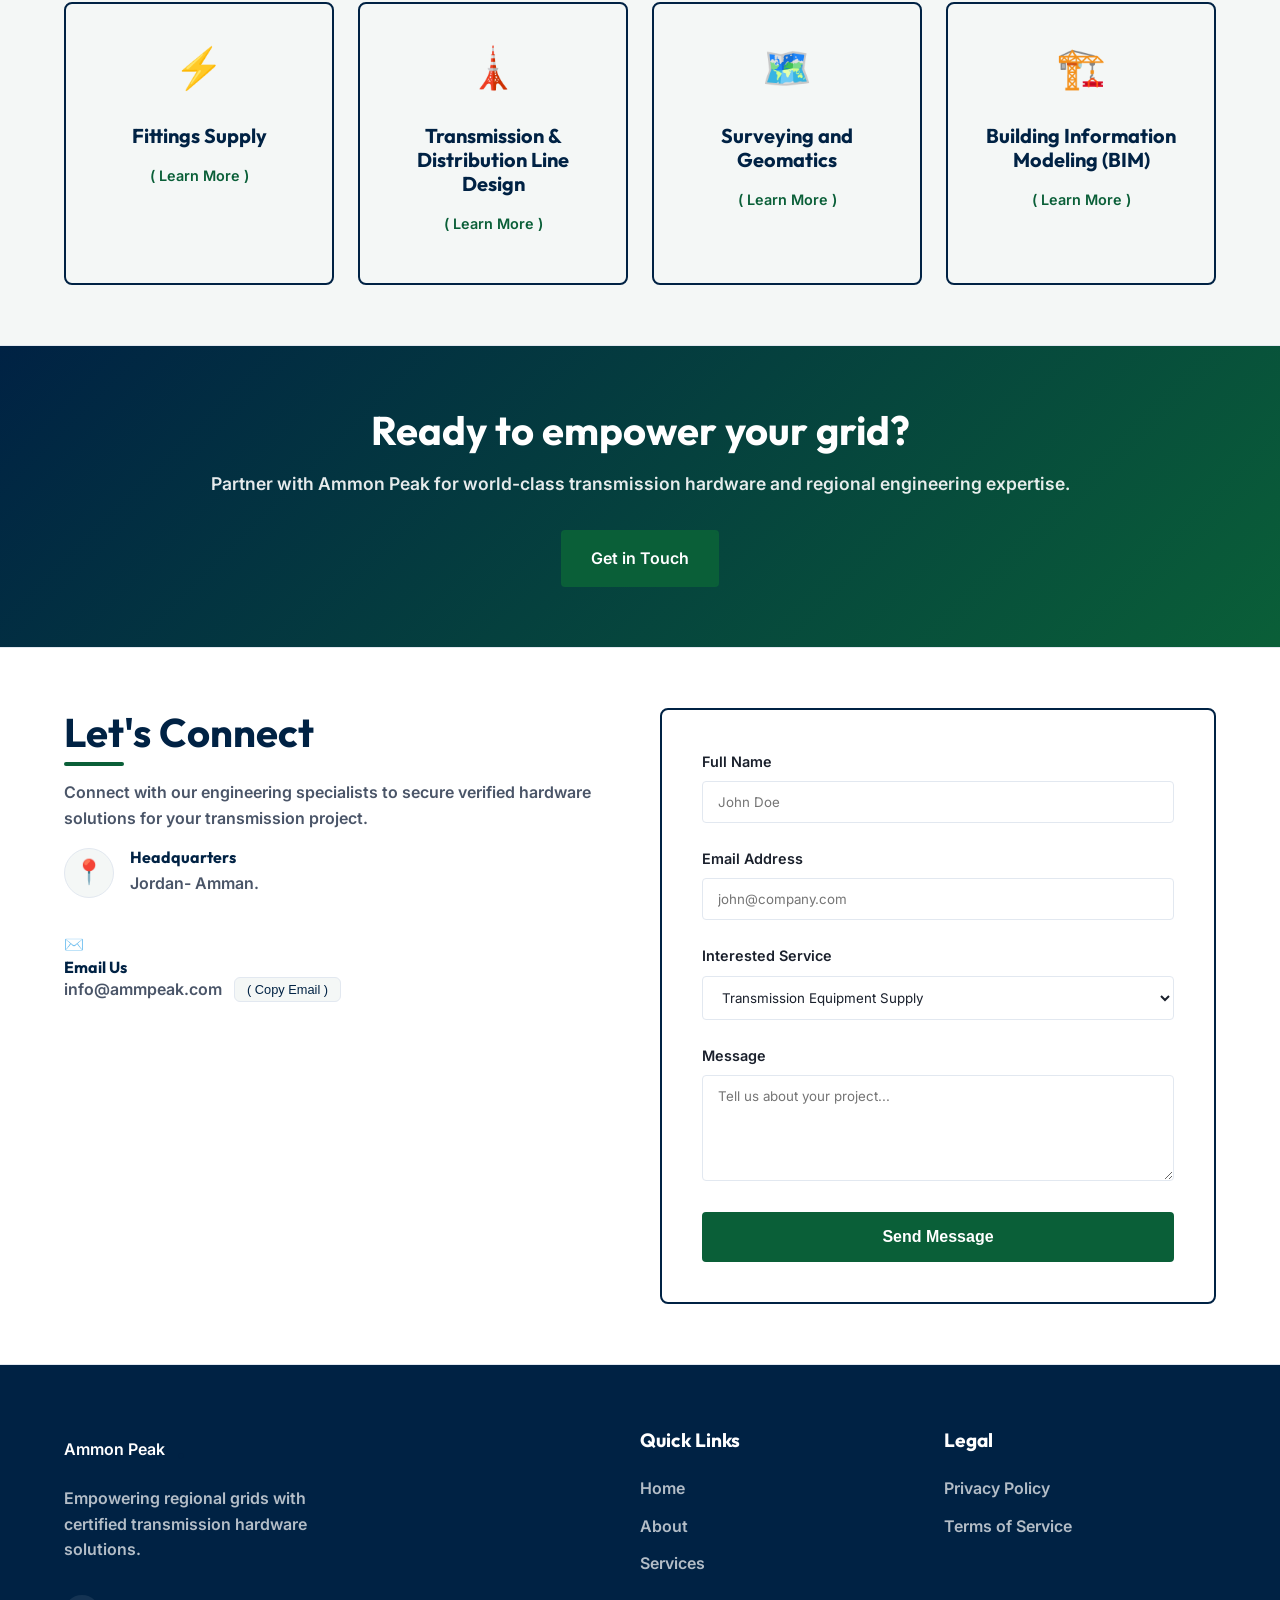
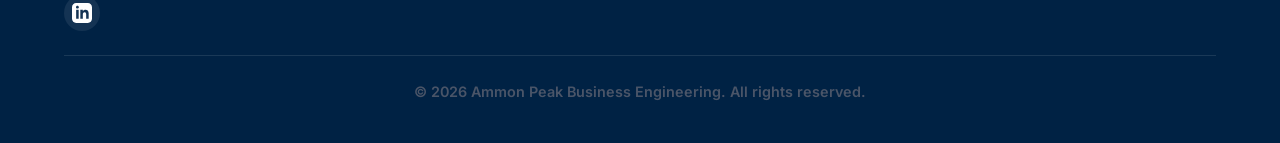
==== commit f5a08491: "Add files via upload" ====
--- a/index.html
+++ b/index.html
@@ -1,132 +1,254 @@
-<!DOCTYPE html>
-<html lang="en">
-<head>
-  <meta charset="utf-8" />
-  <meta name="viewport" content="width=device-width, initial-scale=1" />
-  <title>Ammon Peak — Coming Soon</title>
-  <meta name="description" content="Ammon Peak — Something great is coming soon." />
-  <meta property="og:title" content="Ammon Peak — Coming Soon" />
-  <meta property="og:description" content="We’re building something new. Stay tuned!" />
-  <meta property="og:type" content="website" />
-  <meta name="theme-color" content="#0b4a6d" />
-  <style>
-    :root {
-      --brand1: #0b4a6d; /* deep navy from logo */
-      --brand2: #0f8b6a; /* green from logo */
-      --bg1: #eaf6ff;
-      --bg2: #e7fff7;
-      --txt: #0b1220;
-      --card: rgba(255, 255, 255, 0.92);
-      --muted: #475569; /* slate-600 */
-    }
-    * { box-sizing: border-box; }
-    html, body { height: 100%; }
-    body {
-      margin: 0;
-      font-family: ui-sans-serif, system-ui, -apple-system, Segoe UI, Roboto, "Helvetica Neue", Arial, "Noto Sans", "Apple Color Emoji", "Segoe UI Emoji";
-      color: var(--txt);
-      background: radial-gradient(1200px 800px at 15% 0%, var(--bg1), transparent 60%),
-                  radial-gradient(900px 700px at 100% 0%, var(--bg2), transparent 40%),
-                  linear-gradient(135deg, #f0f9ff, #ecfeff 45%, #f0f9ff);
-      display: grid;
-      place-items: center;
-      padding: 32px 16px;
-    }
-    .card {
-      width: 100%;
-      max-width: 820px;
-      background: var(--card);
-      backdrop-filter: blur(8px);
-      border-radius: 24px;
-      box-shadow: 0 18px 40px rgba(2, 8, 23, 0.12), inset 0 1px 0 rgba(255,255,255,0.65);
-      padding: 36px 30px;
-      border: 1px solid rgba(11, 74, 109, .15);
-      text-align: center;
-    }
-    header { display: grid; place-items: center; gap: 14px; margin-bottom: 20px; }
-    .brand {
-      width: 88px; height: 88px; object-fit: contain;
-      filter: drop-shadow(0 6px 12px rgba(11, 74, 109, .25));
-      border-radius: 12px;
-      background: white;
-      padding: 8px;
-      border: 1px solid rgba(2,6,23,.06);
-    }
-    h1 { margin: 0; font-size: clamp(34px, 6vw, 48px); line-height: 1.15; letter-spacing: .2px; }
-    p.lead { margin: 10px 0 22px; color: var(--muted); font-size: clamp(15px, 2.5vw, 18px); }
-
-    .actions { display: flex; justify-content: center; flex-wrap: wrap; gap: 12px; margin-top: 10px; }
-    .btn {
-      appearance: none; cursor: pointer; border: 0; border-radius: 12px; font-weight: 700;
-      padding: 12px 16px; line-height: 1; transition: transform .06s ease, box-shadow .2s ease, background .2s ease;
-      display: inline-flex; align-items: center; gap: 10px; text-decoration: none;
-    }
-    .btn.primary { background: linear-gradient(135deg, var(--brand1), var(--brand2)); color: #fff; box-shadow: 0 10px 24px rgba(11,74,109,.28); }
-    .btn.primary:hover { transform: translateY(-1px); box-shadow: 0 14px 28px rgba(11,74,109,.36); }
-
-    .btn.secondary { background: #fff; color: var(--txt); border: 1px solid rgba(2,6,23,.08); box-shadow: 0 2px 10px rgba(2,8,23,.08); }
-    .btn.secondary:hover { transform: translateY(-1px); box-shadow: 0 8px 18px rgba(2,8,23,.14); }
-
-    .row { display: grid; grid-template-columns: 1fr; gap: 20px; margin-top: 22px; text-align: left; }
-    @media (min-width: 760px){ .row { grid-template-columns: 1.3fr .9fr; } }
-
-    .panel { background: white; border: 1px solid rgba(2,6,23,.06); border-radius: 16px; padding: 18px; }
-    .panel h3 { margin: 0 0 10px; font-size: 16px; color: var(--brand1); }
-    .meta { display: grid; gap: 8px; font-size: 14px; color: var(--muted); }
-    .meta code { background: #f1f5f9; padding: 2px 6px; border-radius: 6px; }
-
-    footer { margin-top: 22px; text-align: center; color: var(--muted); font-size: 13px; }
-  </style>
-</head>
-<body>
-  <main class="card" role="main" aria-labelledby="hero-title">
-    <header>
-      <!-- Place your logo file as logo.png next to index.html -->
-      <img class="brand" src="logo.png" alt="Ammon Peak logo" />
-      <div>
-        <h1 id="hero-title">Ammon Peak</h1>
-        <p class="lead">We’re building something new for Jordan and beyond. Reach out — we’d love to hear from you.</p>
-      </div>
-      <div class="actions">
-        <a class="btn primary" id="contactBtn"
-           href="mailto:info@ammpeak.com?subject=Inquiry%20about%20Ammon%20Peak&body=Hi%20Ammon%20Peak%20team,%0D%0A%0D%0AMy%20name%20is%20[Your%20Name].%20I’d%20like%20to%20know%20more%20about...%0D%0A%0D%0AThanks!"
-           rel="noopener"><span aria-hidden="true">✉️</span> Contact Us</a>
-        <button class="btn secondary" id="copyBtn" type="button"><span aria-hidden="true">📋</span> Copy Email</button>
-      </div>
-    </header>
-
-    <div class="row">
-      <section class="panel" aria-labelledby="cta-heading">
-        <h3 id="cta-heading">About</h3>
-        <p class="lead" style="margin:0">Our full site is on the way. We’re finalizing details and will share more soon.</p>
-      </section>
-
-      <aside class="panel" aria-labelledby="status-heading">
-        <h3 id="status-heading">Status</h3>
-        <div class="meta">
-          <div>Website: <strong>Under construction</strong></div>
-          <div>Target launch: <strong>TBD</strong></div>
-          <div>Email: <code>info@ammpeak.com</code></div>
-        </div>
-      </aside>
-    </div>
-
-    <footer>
-      © <span id="year"></span> Ammon Peak. All rights reserved.
-    </footer>
-  </main>
-
-  <script>
-    document.getElementById('year').textContent = new Date().getFullYear();
-    document.getElementById('copyBtn').addEventListener('click', async () => {
-      try {
-        await navigator.clipboard.writeText('info@ammpeak.com');
-        const btn = document.getElementById('copyBtn');
-        const prev = btn.textContent;
-        btn.textContent = 'Copied!';
-        setTimeout(() => btn.textContent = prev, 1200);
-      } catch (e) { alert('Email: info@ammpeak.com'); }
-    });
-  </script>
-</body>
-</html>
+<!DOCTYPE html>
+<html lang="en">
+<head>
+    <meta charset="UTF-8">
+    <meta name="viewport" content="width=device-width, initial-scale=1.0">
+    <meta name="description" content="Ammon Peak - Leading Business Engineering & Development Company. We bridge the gap between engineering precision and business strategy.">
+    <meta name="keywords" content="Business Engineering, Development, Strategy, Consulting, Tech Solutions, Engineering">
+    <meta name="author" content="Ammon Peak">
+    
+    <!-- Open Graph for Social Sharing -->
+    <meta property="og:title" content="Ammon Peak | Business Engineering & Development">
+    <meta property="og:description" content="Bridging the gap between engineering precision and business strategy for sustainable growth.">
+    <meta property="og:type" content="website">
+    
+    <!-- Structured Data Markup -->
+    <script type="application/ld+json">
+    {
+      "@context": "https://schema.org",
+      "@type": "Corporation",
+      "name": "Ammon Peak",
+      "description": "Leading Business Engineering & Development Company",
+      "url": "https://www.ammonpeak.com",
+      "industry": "Business Engineering"
+    }
+    </script>
+    
+    <title>Ammon Peak | Business Engineering & Development</title>
+    
+    <!-- Google Fonts -->
+    <link rel="preconnect" href="https://fonts.googleapis.com">
+    <link rel="preconnect" href="https://fonts.gstatic.com" crossorigin>
+    <link href="https://fonts.googleapis.com/css2?family=Inter:wght@300;400;600;800&family=Outfit:wght@400;700&display=swap" rel="stylesheet">
+    
+    <!-- CSS -->
+    <link rel="stylesheet" href="style.css">
+</head>
+<body>
+
+    <!-- Navigation -->
+    <header class="navbar">
+        <div class="container nav-container">
+            <a href="#" class="logo">
+                <img src="logo.jpg" alt="Ammon Peak Logo">
+                <span>Ammon Peak</span>
+            </a>
+            <nav class="nav-links">
+                <a href="#home">Home</a>
+                <a href="#about">About</a>
+                <a href="#services">Services</a>
+                <a href="#contact" class="btn-primary-sm">Connect With Us</a>
+            </nav>
+            <div class="mobile-menu-btn">
+                <div class="bar"></div>
+                <div class="bar"></div>
+                <div class="bar"></div>
+            </div>
+        </div>
+    </header>
+
+    <!-- Mobile Menu Overlay -->
+    <div class="mobile-menu">
+        <a href="#home">Home</a>
+        <a href="#about">About</a>
+        <a href="#services">Services</a>
+        <a href="#contact">Connect With Us</a>
+    </div>
+
+    <!-- Main Content -->
+    <main>
+        <!-- Hero Section -->
+        <section id="home" class="hero lazy-bg" data-bg="hero_bg.jpg">
+            <div class="hero-overlay"></div>
+            
+            <!-- Right Side Scroll Indicator -->
+            <a href="#about" class="scroll-indicator fade-in">
+                <span class="vertical-text">EXPLORE</span>
+                <div class="arrow-line">
+                    <div class="scroll-dot"></div>
+                </div>
+            </a>
+
+            <div class="container hero-centered">
+                <div class="hero-left">
+                    <div class="hero-content swipe-in-right hero-light">
+                        <h1><img src="ammon_logo.jpg" alt="Ammon Peak Logo" class="hero-logo"><span>Ammon Peak</span></h1>
+                        <p>Transforming complex engineering visions into reality with absolute precision. We supply premium power transmission fittings and provide cutting-edge spatial solutions—including surveying, GIS, 3D Laser Scanning, and BIM—to ensure flawless project execution.</p>
+                    </div>
+                </div>
+            </div>
+        </section>
+
+        <!-- About Section -->
+        <section id="about" class="about section-padding">
+            <div class="container about-grid">
+                <!-- Left Column: Who We Are -->
+                <div class="about-text fade-in-left">
+                    <h2 class="section-title">Who We Are</h2>
+                    <p>Ammon Peak was established to serve as an integrated engineering platform that seamlessly bridges field operations with cutting-edge digital technologies. We specialize in addressing critical needs within the energy sector by supplying high-performance transmission and distribution line hardware, alongside providing advanced geospatial and technological services including GIS, land surveying, 3D laser scanning, and the implementation of robust Building Information Modeling (BIM) frameworks. Our mission is to empower our partners to transform complex engineering visions into reality with precision, safety, and economic efficiency.</p>
+                </div>
+                
+                <!-- Right Column: Regional Impact & Stats -->
+                <div class="about-stats-container fade-in-right">
+                    <h3 style="font-size: 1.8rem; color: var(--color-brand-navy); margin-bottom: 1rem; font-family: var(--font-heading);">Global Reliability, Regional Impact</h3>
+                    <p style="color: var(--color-text-muted); margin-bottom: 2rem; line-height: 1.6;">As the authorized agent of Sicame Group across 5 strategic regions (Iraq, Jordan, UAE, Egypt, Syria), Ammon Peak supplies high-performance hardware fittings for both advanced (HTLS, ACCC) and traditional conductors (ACSR, etc.). We empower the region's major power transmission projects with certified reliability and elite technical expertise.</p>
+                    
+                    <ul class="about-list">
+                        <li>✔️ Certified Manufacturing</li>
+                        <li>✔️ Local Technical Support</li>
+                    </ul>
+                    
+                    <div class="partner-logo">
+                        <img src="sicame_logo.png?v=2" alt="Sicame Group Logo">
+                    </div>
+                </div>
+            </div>
+        </section>
+
+        <!-- Services Section -->
+        <section id="services" class="services section-padding bg-alt">
+            <div class="container">
+                <div class="section-header fade-in-up">
+                    <h2 class="section-title">Our Capabilities</h2>
+                    <p>High-caliber equipment supply, technical advisory, and execution support built for heavy electrical infrastructure.</p>
+                </div>
+                <div class="services-grid">
+                    <a href="supply.html" class="service-card fade-in-up delay-1 service-card-link">
+                        <div class="icon">⚡</div>
+                        <h3>Fittings Supply</h3>
+                        <p class="service-card-link-text">( Learn More )</p>
+                    </a>
+                    <a href="design.html" class="service-card fade-in-up delay-2 service-card-link">
+                        <div class="icon">🗼</div>
+                        <h3>Transmission & Distribution Line Design</h3>
+                        <p class="service-card-link-text">( Learn More )</p>
+                    </a>
+                    <a href="advisory.html" class="service-card fade-in-up delay-3 service-card-link">
+                        <div class="icon">🗺️</div>
+                        <h3>Surveying and Geomatics</h3>
+                        <p class="service-card-link-text">( Learn More )</p>
+                    </a>
+                    <a href="execution.html" class="service-card fade-in-up delay-4 service-card-link">
+                        <div class="icon">🏗️</div>
+                        <h3>Building Information Modeling (BIM)</h3>
+                        <p class="service-card-link-text">( Learn More )</p>
+                    </a>
+                </div>
+            </div>
+        </section>
+
+        <!-- CTA Section -->
+        <section class="cta section-padding">
+            <div class="container cta-container fade-in-up">
+                <h2>Ready to empower your grid?</h2>
+                <p>Partner with Ammon Peak for world-class transmission hardware and regional engineering expertise.</p>
+                <a href="#contact" class="btn-primary">Get in Touch</a>
+            </div>
+        </section>
+
+        <!-- Contact Section -->
+        <section id="contact" class="contact section-padding">
+            <div class="container contact-grid">
+                <div class="contact-info fade-in-left">
+                    <h2 class="section-title">Let's Connect</h2>
+                    <p>Connect with our engineering specialists to secure verified hardware solutions for your transmission project.</p>
+                    
+                    <div class="info-item">
+                        <span class="icon">📍</span>
+                        <div>
+                            <h4>Headquarters</h4>
+                            <p>Jordan- Amman.</p>
+                        </div>
+                    </div>
+                    
+                    <div class="contact-method-card">
+                        <span class="icon">✉️</span>
+                        <div>
+                            <h4>Email Us</h4>
+                            <div style="display: flex; align-items: center; gap: 0.75rem; flex-wrap: wrap;">
+                                <p style="margin: 0;">info@ammpeak.com</p>
+                                <button onclick="navigator.clipboard.writeText('info@ammpeak.com'); this.textContent='Copied!'; setTimeout(() => this.textContent='( Copy Email )', 2000);" style="background-color: var(--color-bg-alt); border: 1px solid var(--color-border); padding: 0.25rem 0.75rem; border-radius: 6px; font-size: 0.8rem; color: var(--color-brand-navy); cursor: pointer; transition: all var(--transition-fast); display: inline-block;" onmouseover="this.style.backgroundColor='var(--color-brand-navy)'; this.style.color='#ffffff'; this.style.borderColor='var(--color-brand-navy)';" onmouseout="this.style.backgroundColor='var(--color-bg-alt)'; this.style.color='var(--color-brand-navy)'; this.style.borderColor='var(--color-border)';">
+                                    ( Copy Email )
+                                </button>
+                            </div>
+                        </div>
+                    </div>
+                    
+                </div>
+                
+                <div class="contact-form fade-in-right">
+                    <form id="contactForm">
+                        <div class="form-group">
+                            <label for="name">Full Name</label>
+                            <input type="text" id="name" name="name" required placeholder="John Doe">
+                        </div>
+                        <div class="form-group">
+                            <label for="email">Email Address</label>
+                            <input type="email" id="email" name="email" required placeholder="john@company.com">
+                        </div>
+                        <div class="form-group">
+                            <label for="service">Interested Service</label>
+                            <select id="service" name="service">
+                                <option value="transmission_supply">Transmission Equipment Supply</option>
+                                <option value="distribution_supply">Distribution Equipment Supply</option>
+                                <option value="project_management">Project Management</option>
+                                <option value="geomatics">Surveying and Geomatics</option>
+                                <option value="bim">BIM</option>
+                                <option value="other">Other Inquiry</option>
+                            </select>
+                        </div>
+                        <div class="form-group">
+                            <label for="message">Message</label>
+                            <textarea id="message" name="message" rows="5" required placeholder="Tell us about your project..."></textarea>
+                        </div>
+                        <button type="submit" class="btn-primary btn-block">Send Message</button>
+                        <div id="formStatus" class="form-status"></div>
+                    </form>
+                </div>
+            </div>
+        </section>
+    </main>
+
+    <!-- Footer -->
+    <footer class="footer">
+        <div class="container footer-content">
+            <div class="footer-brand">
+                <a href="#" class="logo">Ammon Peak<span>.</span></a>
+                <p>Empowering regional grids with certified transmission hardware solutions.</p>
+                <a href="https://www.linkedin.com/company/135306029/admin/dashboard/" target="_blank" rel="noopener noreferrer" class="social-icon" style="margin-top: 1rem; display: inline-flex; align-items: center; justify-content: center; width: 36px; height: 36px; border-radius: 50%; background-color: rgba(255,255,255,0.08); transition: background-color var(--transition-fast);" onmouseover="this.style.backgroundColor='#0a66c2';" onmouseout="this.style.backgroundColor='rgba(255,255,255,0.08)';">
+                    <svg viewBox="0 0 24 24" width="20" height="20" fill="#ffffff" xmlns="http://www.w3.org/2000/svg">
+                        <path d="M19 0h-14c-2.761 0-5 2.239-5 5v14c0 2.761 2.239 5 5 5h14c2.762 0 5-2.239 5-5v-14c0-2.761-2.238-5-5-5zm-11 19h-3v-11h3v11zm-1.5-12.268c-.966 0-1.75-.779-1.75-1.75s.784-1.75 1.75-1.75 1.75.779 1.75 1.75-.784 1.75-1.75 1.75zm13.5 12.268h-3v-5.604c0-3.368-4-3.113-4 0v5.604h-3v-11h3v1.765c1.396-2.586 7-2.777 7 2.476v6.759z"/>
+                    </svg>
+                </a>
+            </div>
+            <div class="footer-links">
+                <h3>Quick Links</h3>
+                <a href="#home">Home</a>
+                <a href="#about">About</a>
+                <a href="#services">Services</a>
+            </div>
+            <div class="footer-legal">
+                <h3>Legal</h3>
+                <a href="#">Privacy Policy</a>
+                <a href="#">Terms of Service</a>
+            </div>
+        </div>
+        <div class="footer-bottom container">
+            <p>&copy; <span id="year"></span> Ammon Peak Business Engineering. All rights reserved.</p>
+        </div>
+    </footer>
+
+    <!-- JavaScript -->
+    <script src="script.js"></script>
+</body>
+</html>
--- a/style.css
+++ b/style.css
@@ -0,0 +1,1309 @@
+/* --- Variables & Theme --- */
+:root {
+    --color-bg-main: #ffffff;
+    --color-bg-alt: #f4f7f6;
+    --color-card-bg: #ffffff;
+    --color-brand-navy: #002244;
+    --color-accent-green: #0a5f38;
+    --color-accent-green-light: #128a54;
+    --color-text-main: #1a202c;
+    --color-text-muted: #4a5568;
+    --color-text-light: #ffffff;
+    --color-border: #e2e8f0;
+    
+    /* Typography */
+    --font-primary: 'Inter', sans-serif;
+    --font-heading: 'Outfit', sans-serif;
+    
+    /* Spacing */
+    --section-padding: 60px 0;
+    
+    /* Transitions */
+    --transition-fast: 0.2s ease;
+    --transition-medium: 0.4s cubic-bezier(0.645, 0.045, 0.355, 1);
+}
+
+/* --- Resets & Base --- */
+* {
+    margin: 0;
+    padding: 0;
+    box-sizing: border-box;
+}
+
+html {
+    scroll-behavior: smooth;
+    font-size: 16px;
+    scroll-padding-top: 115px;
+}
+
+body {
+    font-family: var(--font-primary);
+    background-color: var(--color-bg-main);
+    color: var(--color-text-main);
+    line-height: 1.6;
+    overflow-x: hidden;
+    font-weight: 600; /* All standard text rendered bold */
+}
+
+h1, h2, h3, h4, h5, h6 {
+    font-family: var(--font-heading);
+    color: var(--color-brand-navy);
+    font-weight: 700;
+    line-height: 1.2;
+}
+
+p {
+    color: var(--color-text-muted);
+    margin-bottom: 1rem;
+}
+
+a {
+    text-decoration: none;
+    color: inherit;
+    transition: color var(--transition-fast);
+}
+
+img {
+    max-width: 100%;
+    height: auto;
+    display: block;
+}
+
+.container {
+    width: 90%;
+    max-width: 1200px;
+    margin: 0 auto;
+}
+
+.section-padding {
+    padding: var(--section-padding);
+}
+
+.bg-alt {
+    background-color: var(--color-bg-alt);
+}
+
+/* --- Typography Utilities --- */
+.section-title {
+    font-size: 2.5rem;
+    margin-bottom: 1.5rem;
+    position: relative;
+    display: inline-block;
+}
+
+.section-title::after {
+    content: '';
+    position: absolute;
+    bottom: -10px;
+    left: 0;
+    width: 60px;
+    height: 4px;
+    background-color: var(--color-accent-green);
+    border-radius: 2px;
+}
+
+.section-header {
+    text-align: center;
+    margin-bottom: 2.5rem;
+}
+
+.section-header .section-title::after {
+    left: 50%;
+    transform: translateX(-50%);
+}
+
+.section-header p {
+    max-width: 600px;
+    margin: 0 auto;
+    font-size: 1.1rem;
+}
+
+/* --- Buttons --- */
+.btn-primary, .btn-secondary, .btn-primary-sm {
+    display: inline-block;
+    padding: 14px 28px;
+    border-radius: 4px;
+    font-weight: 600;
+    font-size: 1rem;
+    text-align: center;
+    cursor: pointer;
+    transition: all var(--transition-medium);
+    border: 2px solid transparent;
+}
+
+.btn-primary-sm {
+    padding: 8px 20px;
+    font-size: 0.9rem;
+}
+
+.btn-primary, .btn-primary-sm {
+    background-color: var(--color-accent-green);
+    color: var(--color-text-light);
+    border-color: var(--color-accent-green);
+}
+
+.btn-primary:hover, .btn-primary-sm:hover {
+    background-color: transparent;
+    color: var(--color-accent-green);
+    border-color: var(--color-accent-green);
+    transform: translateY(-2px);
+    box-shadow: 0 10px 20px -10px rgba(10, 95, 56, 0.5);
+}
+
+.btn-secondary {
+    background-color: transparent;
+    color: var(--color-brand-navy);
+    border-color: var(--color-border);
+}
+
+.btn-secondary:hover {
+    border-color: var(--color-brand-navy);
+    transform: translateY(-2px);
+}
+
+.btn-block {
+    display: block;
+    width: 100%;
+}
+
+/* --- Navigation --- */
+.navbar {
+    position: fixed;
+    top: 0;
+    left: 0;
+    width: 100%;
+    height: 80px;
+    background-color: #ffffff;
+    z-index: 1000;
+    border-bottom: 1px solid var(--color-border);
+    transition: all var(--transition-medium);
+}
+
+.navbar.scrolled {
+    height: 70px;
+    box-shadow: 0 10px 30px -10px rgba(0, 0, 0, 0.1);
+}
+
+.nav-container {
+    height: 100%;
+    display: flex;
+    justify-content: space-between;
+    align-items: center;
+}
+
+.logo {
+    display: flex;
+    align-items: center;
+    gap: 0.75rem;
+}
+
+.logo img {
+    max-height: 50px;
+    width: auto;
+    object-fit: contain;
+}
+
+.logo span {
+    font-family: var(--font-heading);
+    font-size: 1.6rem;
+    font-weight: 800;
+    color: var(--color-brand-navy);
+    letter-spacing: 0.5px;
+}
+
+.nav-links {
+    display: flex;
+    align-items: center;
+    gap: 2rem;
+}
+
+.nav-links a:not(.btn-primary-sm) {
+    font-size: 0.95rem;
+    font-weight: 600;
+    position: relative;
+    color: var(--color-text-main);
+}
+
+.nav-links a:not(.btn-primary-sm):hover {
+    color: var(--color-accent-green);
+}
+
+/* Mobile Menu Button */
+.mobile-menu-btn {
+    display: none;
+    cursor: pointer;
+    z-index: 1001;
+}
+
+.mobile-menu-btn .bar {
+    width: 25px;
+    height: 2px;
+    background-color: var(--color-brand-navy);
+    margin: 5px 0;
+    transition: 0.3s;
+}
+
+/* Mobile Menu Overlay */
+.mobile-menu {
+    position: fixed;
+    top: 0;
+    right: -100%;
+    width: 70%;
+    max-width: 300px;
+    height: 100vh;
+    background-color: var(--color-brand-navy);
+    display: flex;
+    flex-direction: column;
+    justify-content: center;
+    align-items: center;
+    gap: 2rem;
+    z-index: 999;
+    transition: 0.5s cubic-bezier(0.77, 0.2, 0.05, 1.0);
+    box-shadow: -10px 0 30px rgba(0, 0, 0, 0.2);
+}
+
+.mobile-menu.active {
+    right: 0;
+}
+
+.mobile-menu a {
+    font-size: 1.2rem;
+    font-weight: 600;
+    color: var(--color-text-light);
+}
+
+.mobile-menu a:hover {
+    color: var(--color-accent-green-light);
+}
+
+/* --- Hero Section --- */
+.hero {
+    height: 100vh;
+    min-height: 600px;
+    display: flex;
+    align-items: center;
+    position: relative;
+    background-size: cover;
+    background-repeat: no-repeat;
+    background-position: center;
+    background-color: #ffffff;
+}
+
+.lazy-bg {
+    background-image: none;
+    transition: background-image 0.5s ease-in-out;
+}
+
+.subpage-hero {
+    height: 40vh !important;
+    min-height: 320px !important;
+    padding-top: 100px;
+}
+
+.subpage-hero .hero-content h1 {
+    font-size: clamp(2rem, 3.8vw, 3.2rem); /* Sized down to fit long titles cleanly */
+}
+
+.hero-overlay {
+    position: absolute;
+    inset: 0;
+    background: rgba(0, 0, 0, 0.2); /* Subtle dark overlay to let the gradient show clearly */
+    z-index: 1;
+}
+
+.hero-content {
+    position: relative;
+    z-index: 2;
+    max-width: 950px; /* Extended to the right to fit the background area */
+    width: fit-content; /* Shrinks container width to fit the text length */
+    margin: 0 auto; /* Centers the container */
+    padding: 1.5rem 2.2rem; /* Reduced height by shrinking padding */
+    border-radius: 24px; /* Soft, highly rounded edges */
+    border: 2px solid rgba(255, 255, 255, 0.35); /* Translucent white border */
+    background-color: rgba(2, 17, 36, 0.45); /* Glassmorphism translucent background */
+    backdrop-filter: blur(12px);
+    -webkit-backdrop-filter: blur(12px);
+}
+
+/* White Theme text & button overrides inside hero */
+.hero .hero-content h1, 
+.hero .hero-content h1 span {
+    color: #ffffff;
+    margin-bottom: 0.75rem; /* Shrunk spacing under title */
+}
+
+.hero .hero-content p {
+    color: rgba(255, 255, 255, 0.9);
+}
+
+.hero .hero-content .hero-btns .btn-secondary {
+    color: #ffffff;
+    border-color: rgba(255, 255, 255, 0.4);
+}
+
+.hero .hero-content .hero-btns .btn-secondary:hover {
+    border-color: #ffffff;
+    background-color: rgba(255, 255, 255, 0.05);
+    color: #ffffff;
+}
+
+/* --- Light/White Hero Theme Override (Homepage only) --- */
+.hero-light {
+    /* White background in padding area, transparent border area for the rotating glow */
+    background: linear-gradient(#ffffff, #ffffff) padding-box; 
+    border: 3px solid transparent; /* 3px track for the glow line */
+    border-radius: 24px;
+    backdrop-filter: none;
+    -webkit-backdrop-filter: none;
+    box-shadow: 0 15px 35px rgba(0, 0, 0, 0.08); 
+    position: relative;
+    overflow: hidden; /* Clips the rotating background to the rounded edges */
+}
+
+/* Rotating Glow constrained exactly to the border edges */
+.hero-light::before {
+    content: '';
+    position: absolute;
+    top: -50%;
+    left: -50%;
+    width: 200%;
+    height: 200%;
+    background: conic-gradient(
+        from 0deg,
+        rgba(255, 255, 255, 0.95) 0%,
+        rgba(255, 255, 255, 0) 25%,
+        rgba(255, 255, 255, 0) 95%,
+        rgba(255, 255, 255, 0.95) 100%
+    );
+    z-index: -1;
+    animation: rotate-glow 6s linear infinite; /* Sweeps along the border edges */
+    pointer-events: none;
+}
+
+@keyframes rotate-glow {
+    0% {
+        transform: rotate(0deg);
+    }
+    100% {
+        transform: rotate(360deg);
+    }
+}
+
+.hero-light.hero-content h1,
+.hero-light.hero-content h1 span {
+    color: var(--color-brand-navy);
+}
+
+.hero-light.hero-content p {
+    color: var(--color-text-muted);
+}
+
+.hero-light.hero-content .hero-btns .btn-secondary {
+    color: var(--color-brand-navy);
+    border-color: rgba(0, 34, 68, 0.3);
+}
+
+.hero-light.hero-content .hero-btns .btn-secondary:hover {
+    border-color: var(--color-brand-navy);
+    background-color: rgba(0, 34, 68, 0.05);
+    color: var(--color-brand-navy);
+}
+
+.hero h1 {
+    font-size: clamp(3rem, 5vw, 4.5rem);
+    margin-bottom: 1.5rem;
+    color: #ffffff; /* White text for contrast */
+    display: inline-flex;
+    align-items: center;
+    justify-content: center;
+    flex-wrap: wrap;
+}
+
+.hero-logo {
+    height: clamp(3rem, 5vw, 4.5rem);
+    width: auto;
+    object-fit: contain;
+    margin-right: 1.25rem;
+    mix-blend-mode: multiply; /* Blends out the white background */
+}
+
+.hero h1 span {
+    color: #ffffff;
+}
+
+.hero p {
+    font-size: 1.2rem;
+    max-width: 600px;
+    margin-bottom: 1.5rem;
+    color: rgba(255, 255, 255, 0.9); /* Muted white text */
+}
+
+.hero-btns {
+    display: flex;
+    gap: 1rem;
+    flex-wrap: wrap;
+}
+
+/* --- Hero Scroll Indicator --- */
+.scroll-indicator {
+    position: absolute;
+    right: 6rem;
+    top: 56%;
+    transform: translateY(-50%);
+    display: flex;
+    flex-direction: column;
+    align-items: center;
+    gap: 2.5rem;
+    color: #ffffff; /* Solid white text for visibility */
+    z-index: 10;
+    text-decoration: none;
+    cursor: pointer;
+    filter: drop-shadow(0 4px 8px rgba(0, 0, 0, 0.75)); /* Dark drop shadow around the whole widget */
+    transition: color var(--transition-medium), opacity var(--transition-medium);
+}
+
+.scroll-indicator:hover {
+    color: #ffffff;
+    opacity: 1;
+    filter: drop-shadow(0 4px 12px rgba(0, 0, 0, 0.9));
+}
+
+.scroll-indicator:hover .arrow-line {
+    background-color: #ffffff;
+}
+
+.scroll-indicator:hover .arrow-line::after {
+    border-color: #ffffff;
+}
+
+.scroll-indicator .vertical-text {
+    writing-mode: vertical-rl;
+    text-orientation: upright;
+    font-family: var(--font-heading);
+    font-weight: 900;
+    font-size: 1.35rem;
+    letter-spacing: 0.55em;
+    text-transform: uppercase;
+    animation: text-glow-pulse 4s infinite ease-in-out;
+}
+
+.scroll-indicator .arrow-line {
+    width: 5px;
+    height: 120px;
+    background-color: rgba(255, 255, 255, 0.65); /* Brighter line track */
+    position: relative;
+    border-radius: 3px;
+    transition: background-color var(--transition-medium);
+}
+
+.scroll-indicator .scroll-dot {
+    position: absolute;
+    top: 0;
+    left: 50%;
+    transform: translateX(-50%);
+    width: 11px;
+    height: 11px;
+    background-color: #ffffff;
+    border-radius: 50%;
+    box-shadow: 0 0 12px rgba(255, 255, 255, 0.95), 0 0 24px rgba(255, 255, 255, 0.6);
+    animation: scroll-dot-slide 2.2s infinite cubic-bezier(0.15, 0.41, 0.69, 0.94);
+}
+
+.scroll-indicator .arrow-line::after {
+    content: '';
+    position: absolute;
+    bottom: -3px;
+    left: 50%;
+    transform: translateX(-50%) rotate(45deg);
+    width: 18px;
+    height: 18px;
+    border-bottom: 4px solid #ffffff; /* Solid white arrowhead border */
+    border-right: 4px solid #ffffff;
+    transform-origin: center;
+    transition: border-color var(--transition-medium);
+    animation: arrow-head-pulse 2.2s infinite ease-in-out;
+}
+
+@keyframes text-glow-pulse {
+    0%, 100% {
+        color: rgba(255, 255, 255, 0.85);
+        text-shadow: 0 2px 4px rgba(0, 0, 0, 0.5); /* Maintain dark contrast shadow */
+    }
+    50% {
+        color: #ffffff;
+        text-shadow: 0 2px 4px rgba(0, 0, 0, 0.5), 0 0 15px rgba(255, 255, 255, 0.8), 0 0 30px rgba(255, 255, 255, 0.5);
+    }
+}
+
+@keyframes scroll-dot-slide {
+    0% {
+        top: 0;
+        opacity: 0;
+    }
+    10% {
+        opacity: 1;
+    }
+    85% {
+        opacity: 1;
+    }
+    100% {
+        top: 110px;
+        opacity: 0;
+    }
+}
+
+@keyframes arrow-head-pulse {
+    0%, 100% {
+        border-color: rgba(255, 255, 255, 0.85);
+        transform: translateX(-50%) rotate(45deg) scale(1);
+    }
+    50% {
+        border-color: #ffffff;
+        transform: translateX(-50%) rotate(45deg) scale(1.2);
+    }
+}
+
+@media (max-width: 1024px) {
+    .scroll-indicator {
+        display: none;
+    }
+}
+
+/* --- Hero Grid & Split Layout --- */
+.hero-grid {
+    display: grid;
+    grid-template-columns: 1.15fr 0.85fr;
+    gap: 3rem;
+    align-items: center;
+    width: 100%;
+    z-index: 2;
+    position: relative;
+}
+
+.hero-centered {
+    display: flex !important;
+    justify-content: center;
+    align-items: center;
+    width: 100%;
+    z-index: 2;
+    position: relative;
+}
+
+.hero-centered .hero-left {
+    display: flex;
+    justify-content: center;
+    width: 100%;
+}
+
+.hero-centered .hero-content {
+    text-align: center;
+    margin: 0 auto;
+    max-width: 800px;
+}
+
+.hero-centered .hero-content p {
+    margin-left: auto;
+    margin-right: auto;
+}
+
+.hero-centered .hero-btns {
+    justify-content: center;
+}
+
+.hero-left, .hero-right {
+    width: 100%;
+}
+
+.hero-about-box {
+    padding: 2.5rem;
+    border-radius: 8px;
+    border: 2px solid rgba(255, 255, 255, 0.35);
+    background-color: rgba(2, 17, 36, 0.45);
+    backdrop-filter: blur(12px);
+    -webkit-backdrop-filter: blur(12px);
+}
+
+.hero-about-box h2 {
+    color: #ffffff;
+    font-size: 2rem;
+    margin-bottom: 1rem;
+}
+
+.hero-about-box p {
+    color: rgba(255, 255, 255, 0.9);
+    font-size: 1.1rem;
+    margin-bottom: 0;
+    line-height: 1.6;
+}
+
+.hero-btns .btn-secondary {
+    color: #ffffff;
+    border-color: rgba(255, 255, 255, 0.4);
+}
+
+.hero-btns .btn-secondary:hover {
+    border-color: #ffffff;
+    color: #ffffff;
+    background-color: rgba(255, 255, 255, 0.05);
+}
+
+/* --- About Section --- */
+.about-grid {
+    display: grid;
+    grid-template-columns: 1fr 1fr;
+    gap: 2.5rem;
+    align-items: center;
+}
+
+.about-list {
+    list-style: none;
+    margin-top: 1.5rem;
+}
+
+.about-list li {
+    margin-bottom: 0.5rem;
+    color: var(--color-text-main);
+    font-weight: 600;
+}
+
+.about-stats {
+    display: grid;
+    grid-template-columns: 1fr 1fr;
+    gap: 1rem;
+}
+
+.stat-card {
+    background-color: transparent;
+    padding: 2rem;
+    border-radius: 8px;
+    text-align: center;
+    border: 2px solid var(--color-brand-navy);
+    transition: transform var(--transition-medium);
+    box-shadow: none;
+}
+
+.stat-card:hover {
+    transform: translateY(-5px);
+    border-color: var(--color-accent-green);
+    box-shadow: 0 10px 15px -3px rgba(0, 0, 0, 0.1);
+}
+
+.stat-card h3 {
+    font-size: 2.5rem;
+    color: var(--color-brand-navy);
+    margin-bottom: 0.5rem;
+}
+
+.stat-card p {
+    margin: 0;
+    font-size: 0.9rem;
+    font-weight: 600;
+}
+
+/* --- Services Section --- */
+.services-grid {
+    display: grid;
+    grid-template-columns: repeat(auto-fit, minmax(250px, 1fr));
+    gap: 1.5rem;
+}
+
+.service-card {
+    display: block;
+    background-color: transparent;
+    padding: 2rem 1.75rem; /* Slightly smaller padding */
+    border-radius: 8px;
+    border: 2px solid var(--color-brand-navy);
+    transition: var(--transition-medium);
+    position: relative;
+    overflow: hidden;
+    z-index: 1;
+    box-shadow: none;
+    text-decoration: none;
+    color: inherit;
+    text-align: center; /* Centered content */
+}
+
+.service-card::before {
+    content: '';
+    position: absolute;
+    top: 0;
+    left: 0;
+    width: 100%;
+    height: 0%;
+    background-color: var(--color-brand-navy);
+    transition: var(--transition-medium);
+    z-index: -1;
+}
+
+.service-card:hover::before {
+    height: 100%;
+}
+
+.service-card:hover {
+    transform: translateY(-10px);
+    border-color: var(--color-brand-navy);
+    box-shadow: 0 10px 20px rgba(0,0,0,0.1);
+}
+
+.service-card:hover h3, 
+.service-card:hover p {
+    color: var(--color-text-light);
+}
+
+.service-card:hover .service-card-link-text {
+    color: var(--color-accent-green); /* Keep it green on hover */
+}
+
+.service-card-link-text {
+    color: var(--color-accent-green); /* Deep Green default */
+    font-weight: 600;
+    margin-top: 1rem;
+    font-size: 0.9rem;
+    transition: color var(--transition-medium);
+}
+
+.service-card .icon {
+    font-size: 2.5rem;
+    margin-bottom: 1.5rem;
+}
+
+.service-card h3 {
+    font-size: 1.25rem;
+    margin-bottom: 1rem;
+    transition: color var(--transition-medium);
+}
+.service-card p {
+    transition: color var(--transition-medium);
+}
+
+/* --- CTA Section --- */
+.cta {
+    background: linear-gradient(135deg, var(--color-brand-navy) 0%, var(--color-accent-green) 100%);
+    text-align: center;
+    border-top: 1px solid var(--color-border);
+    border-bottom: 1px solid var(--color-border);
+}
+
+.cta-container h2 {
+    font-size: 2.5rem;
+    margin-bottom: 1rem;
+    color: var(--color-text-light);
+}
+
+.cta-container p {
+    color: var(--color-text-light);
+    opacity: 0.9;
+    font-size: 1.1rem;
+    margin-bottom: 2rem;
+}
+
+/* --- Contact Section --- */
+.contact-grid {
+    display: grid;
+    grid-template-columns: 1fr 1fr;
+    gap: 2.5rem;
+}
+
+.info-item {
+    display: flex;
+    align-items: flex-start;
+    gap: 1rem;
+    margin-bottom: 1.25rem;
+}
+
+.info-item .icon {
+    font-size: 1.5rem;
+    background-color: var(--color-bg-alt);
+    width: 50px;
+    height: 50px;
+    display: flex;
+    align-items: center;
+    justify-content: center;
+    border-radius: 50%;
+    border: 1px solid var(--color-border);
+}
+
+.info-item h4 {
+    margin-bottom: 0.25rem;
+}
+
+.contact-form {
+    background-color: transparent;
+    padding: 2.5rem;
+    border-radius: 8px;
+    border: 2px solid var(--color-brand-navy);
+    box-shadow: none;
+}
+
+.form-group {
+    margin-bottom: 1.5rem;
+}
+
+.form-group label {
+    display: block;
+    margin-bottom: 0.5rem;
+    font-weight: 600;
+    font-size: 0.9rem;
+}
+
+.form-group input,
+.form-group select,
+.form-group textarea {
+    width: 100%;
+    padding: 12px 15px;
+    background-color: var(--color-bg-main);
+    border: 1px solid var(--color-border);
+    border-radius: 4px;
+    color: var(--color-text-main);
+    font-family: inherit;
+    transition: var(--transition-fast);
+}
+
+.form-group input:focus,
+.form-group select:focus,
+.form-group textarea:focus {
+    outline: none;
+    border-color: var(--color-accent-green);
+    box-shadow: 0 0 0 2px rgba(10, 95, 56, 0.2);
+}
+
+.form-status {
+    margin-top: 1rem;
+    text-align: center;
+    font-weight: 600;
+    display: none;
+}
+.form-status.success { color: #0a5f38; display: block; }
+.form-status.error { color: #e53e3e; display: block; }
+
+
+/* --- Footer --- */
+.footer {
+    background-color: var(--color-brand-navy);
+    border-top: 1px solid var(--color-border);
+    padding-top: 4rem;
+    color: var(--color-text-light);
+}
+
+.footer-content {
+    display: grid;
+    grid-template-columns: 2fr 1fr 1fr;
+    gap: 2rem;
+    margin-bottom: 1.5rem;
+}
+
+.footer-brand .logo {
+    color: var(--color-text-light);
+}
+
+.footer-brand p {
+    margin-top: 1rem;
+    max-width: 300px;
+    color: rgba(255,255,255,0.7);
+}
+
+.footer h3 {
+    font-size: 1.2rem;
+    margin-bottom: 1.5rem;
+    color: var(--color-text-light);
+}
+
+.footer-links a,
+.footer-legal a {
+    display: block;
+    margin-bottom: 0.75rem;
+    color: rgba(255,255,255,0.7);
+}
+
+.footer-links a:hover,
+.footer-legal a:hover {
+    color: var(--color-accent-green-light);
+    transform: translateX(5px);
+}
+
+.footer-bottom {
+    text-align: center;
+    padding: 1.5rem 0;
+    border-top: 1px solid rgba(255,255,255,0.1);
+    font-size: 0.9rem;
+    color: rgba(255,255,255,0.7);
+}
+
+/* --- Animations --- */
+.fade-in-up {
+    opacity: 0;
+    transform: translateY(40px) scaleY(0.85) scaleX(0.95);
+    transition: opacity 1.6s ease, transform 2.0s cubic-bezier(0.25, 1, 0.5, 1);
+}
+
+.fade-in-left {
+    opacity: 0;
+    transform: translateX(-40px) scaleX(0.85) scaleY(0.95);
+    transition: opacity 1.6s ease, transform 2.0s cubic-bezier(0.25, 1, 0.5, 1);
+}
+
+.fade-in-right {
+    opacity: 0;
+    transform: translateX(40px) scaleX(0.85) scaleY(0.95);
+    transition: opacity 1.6s ease, transform 2.0s cubic-bezier(0.25, 1, 0.5, 1);
+}
+
+.fade-in-up.visible,
+.fade-in-left.visible,
+.fade-in-right.visible {
+    opacity: 1;
+    transform: translate(0) scale(1);
+}
+
+/* --- Slower Swipe Transitions --- */
+.swipe-in-left {
+    opacity: 0;
+    transform: translateX(-150px);
+    transition: opacity 1.6s ease, transform 2.0s cubic-bezier(0.25, 1, 0.5, 1);
+}
+
+.swipe-in-right {
+    opacity: 0;
+    transform: translateX(150px);
+    transition: opacity 1.6s ease, transform 2.0s cubic-bezier(0.25, 1, 0.5, 1);
+}
+
+.swipe-in-left.visible,
+.swipe-in-right.visible {
+    opacity: 1;
+    transform: translateX(0);
+}
+
+.delay-1 { transition-delay: 0.1s; }
+.delay-2 { transition-delay: 0.2s; }
+.delay-3 { transition-delay: 0.3s; }
+.delay-4 { transition-delay: 0.4s; }
+
+
+/* --- Responsive Design --- */
+@media screen and (max-width: 992px) {
+    .hero-grid {
+        grid-template-columns: 1fr;
+        gap: 2rem;
+    }
+    
+    .hero {
+        height: auto;
+        min-height: 100vh;
+        padding: 120px 0 60px 0;
+    }
+
+    .about-grid, .contact-grid {
+        grid-template-columns: 1fr;
+        gap: 3rem;
+    }
+    
+    .footer-content {
+        grid-template-columns: 1fr 1fr;
+    }
+}
+
+@media screen and (max-width: 768px) {
+    .nav-links {
+        display: none;
+    }
+    
+    .mobile-menu-btn {
+        display: block;
+    }
+    
+    .hero h1 {
+        font-size: 2.5rem;
+    }
+    
+    .section-padding {
+        padding: 70px 0;
+    }
+    
+    .footer-content {
+        grid-template-columns: 1fr;
+        gap: 2rem;
+    }
+    
+    .mobile-menu-btn.active .bar:nth-child(1) {
+        transform: translateY(7px) rotate(45deg);
+    }
+    
+    .mobile-menu-btn.active .bar:nth-child(2) {
+        opacity: 0;
+    }
+    
+    .mobile-menu-btn.active .bar:nth-child(3) {
+        transform: translateY(-7px) rotate(-45deg);
+    }
+}
+
+/* --- Page Transition Overlay --- */
+.page-transition-overlay {
+    position: fixed;
+    top: 0;
+    left: 0;
+    width: 100%;
+    height: 100%;
+    background-color: var(--color-brand-navy);
+    z-index: 10000;
+    opacity: 1;
+    pointer-events: all;
+    transition: opacity 0.5s ease-in-out;
+}
+
+.page-transition-overlay.loaded {
+    opacity: 0;
+    pointer-events: none;
+}
+
+.page-transition-overlay.exiting {
+    opacity: 1;
+    pointer-events: all;
+}
+
+/* --- Subpage Detail Card --- */
+.detail-card {
+    padding: 3rem;
+    border-radius: 8px;
+    border: 2px solid var(--color-brand-navy);
+    margin-left: auto;
+    margin-right: auto;
+    max-width: 950px; /* Narrower width */
+    position: relative;
+    z-index: 10;
+    background-color: #ffffff;
+    margin-bottom: 2rem;
+    box-shadow: 0 10px 30px rgba(0, 0, 0, 0.05);
+}
+
+.detail-card:first-of-type {
+    margin-top: -35px; /* Shifted down (less overlap) */
+}
+
+.detail-card h2 {
+    margin-bottom: 1.5rem;
+    font-size: 2rem;
+}
+
+.detail-card p {
+    font-size: 1.1rem;
+    margin-bottom: 1.5rem;
+    line-height: 1.7;
+}
+
+.feature-grid {
+    display: grid;
+    grid-template-columns: repeat(auto-fit, minmax(260px, 1fr));
+    gap: 1.5rem;
+    margin: 2.5rem 0;
+}
+
+.feature-item {
+    padding: 1.5rem;
+    border-radius: 6px;
+    border: 1px solid var(--color-border);
+}
+
+.feature-item h4 {
+    margin-bottom: 0.5rem;
+    font-size: 1.2rem;
+}
+
+/* --- Flex Accordion Grid --- */
+.flex-accordion {
+    display: flex;
+    gap: 1.5rem;
+    max-width: 1150px;
+    margin: -35px auto 0 auto;
+    position: relative;
+    z-index: 10;
+    width: 100%;
+    height: 420px; /* Fixed height for horizontal flex transitions */
+}
+
+.accordion-card {
+    flex: 1;
+    background-color: #ffffff; /* Pure white by default */
+    padding: 2.5rem;
+    border-radius: 8px;
+    border: 1px solid var(--color-border);
+    box-shadow: 0 10px 30px rgba(0, 0, 0, 0.05);
+    color: var(--color-text-main);
+    display: flex;
+    flex-direction: column;
+    justify-content: flex-start;
+    overflow: hidden;
+    position: relative;
+    transition: flex 0.7s cubic-bezier(0.25, 1, 0.5, 1), 
+                background-color 0.6s cubic-bezier(0.25, 1, 0.5, 1),
+                border-color 0.6s cubic-bezier(0.25, 1, 0.5, 1),
+                box-shadow 0.6s cubic-bezier(0.25, 1, 0.5, 1);
+}
+
+/* Accordion hover logic: non-hovered contract, hovered expand */
+.flex-accordion:hover .accordion-card {
+    flex: 0.6;
+    opacity: 0.85; /* Soft opacity dimming for non-hovered cards */
+}
+
+.flex-accordion .accordion-card:hover {
+    flex: 1.8;
+    opacity: 1;
+    background-color: #1A365D; /* Dark Blue on hover */
+    border-color: #1A365D;
+    box-shadow: 0 15px 35px rgba(26, 54, 93, 0.3);
+}
+
+.accordion-card .icon {
+    font-size: 2.5rem;
+    margin-bottom: 1.25rem;
+    transition: transform 0.6s cubic-bezier(0.25, 1, 0.5, 1);
+}
+
+.accordion-card h3 {
+    font-size: 1.35rem;
+    margin-bottom: 0.75rem;
+    color: var(--color-brand-navy); /* Dark title default */
+    font-family: var(--font-heading);
+    transition: color 0.6s cubic-bezier(0.25, 1, 0.5, 1);
+}
+
+.accordion-card:hover h3 {
+    color: #ffffff; /* White title on hover */
+}
+
+.accordion-card .card-initial p {
+    color: var(--color-text-muted); /* Gray text default */
+    font-size: 0.95rem;
+    line-height: 1.5;
+    margin-bottom: 0;
+    transition: color 0.6s cubic-bezier(0.25, 1, 0.5, 1);
+}
+
+.accordion-card:hover .card-initial p {
+    color: rgba(255, 255, 255, 0.9); /* White text on hover */
+}
+
+/* Expanded rich text panel */
+.accordion-card .card-details {
+    opacity: 0;
+    visibility: hidden;
+    margin-top: 1.25rem;
+    padding-top: 1.25rem;
+    border-top: 1px solid var(--color-border);
+    transition: opacity 0.5s cubic-bezier(0.25, 1, 0.5, 1) 0.15s, 
+                visibility 0.5s cubic-bezier(0.25, 1, 0.5, 1) 0.15s, 
+                border-color 0.6s cubic-bezier(0.25, 1, 0.5, 1);
+    flex-grow: 1;
+}
+
+.accordion-card:hover .card-details {
+    border-top-color: rgba(255, 255, 255, 0.15);
+}
+
+.accordion-card .card-details h5 {
+    color: var(--color-accent-green); /* Green header default */
+    font-size: 0.9rem;
+    text-transform: uppercase;
+    letter-spacing: 1px;
+    margin-bottom: 0.5rem;
+    font-weight: 600;
+    transition: color 0.6s cubic-bezier(0.25, 1, 0.5, 1);
+}
+
+.accordion-card:hover .card-details h5 {
+    color: var(--color-accent-green-light); /* Brighter green on hover */
+}
+
+.accordion-card .card-details ul {
+    list-style: none;
+    padding-left: 0;
+}
+
+.accordion-card .card-details ul li {
+    font-size: 0.9rem;
+    color: var(--color-text-main); /* Dark text list default */
+    margin-bottom: 0.4rem;
+    display: flex;
+    align-items: center;
+    gap: 0.5rem;
+    transition: color 0.6s cubic-bezier(0.25, 1, 0.5, 1);
+}
+
+.accordion-card:hover .card-details ul li {
+    color: rgba(255, 255, 255, 0.9); /* White text list on hover */
+}
+
+.accordion-card:hover .card-details {
+    opacity: 1;
+    visibility: visible;
+}
+
+.accordion-card:hover .icon {
+    transform: scale(1.1);
+}
+
+/* --- Responsive Design --- */
+@media screen and (max-width: 992px) {
+    .flex-accordion {
+        flex-direction: column;
+        height: auto;
+        min-height: 650px;
+        margin-top: 0;
+        gap: 1.25rem;
+    }
+    
+    .accordion-card {
+        flex: none;
+        height: 155px;
+        transition: height 0.7s cubic-bezier(0.25, 1, 0.5, 1), 
+                    background-color 0.6s cubic-bezier(0.25, 1, 0.5, 1),
+                    opacity 0.4s ease;
+    }
+    
+    .flex-accordion:hover .accordion-card {
+        flex: none;
+        height: 135px;
+        opacity: 0.85;
+    }
+    
+    .flex-accordion .accordion-card:hover {
+        flex: none;
+        height: 330px; /* Vertically expands on hover on mobile */
+        opacity: 1;
+        background-color: #1A365D; /* Dark Blue on hover */
+    }
+}
+
+/* --- Partner Logo Styles --- */
+.partner-logo {
+    margin-top: -110px; /* Pulled up closer to the checklist */
+    display: flex;
+    flex-direction: column;
+    align-items: flex-end; /* Align on the right side */
+    gap: 0.5rem;
+    width: 100%;
+}
+
+.partner-label {
+    font-size: 0.85rem;
+    text-transform: uppercase;
+    letter-spacing: 1px;
+    color: var(--color-text-muted);
+    font-weight: 600;
+}
+
+.partner-logo img {
+    height: 160px; /* Bigger logo height */
+    width: auto;
+    object-fit: contain;
+    margin-right: 50px; /* Nudges it slightly to the left */
+    mix-blend-mode: multiply; /* Blends the off-white background out */
+    opacity: 0.95;
+    transition: opacity 0.3s ease;
+}
+
+.partner-logo img:hover {
+    opacity: 1;
+}
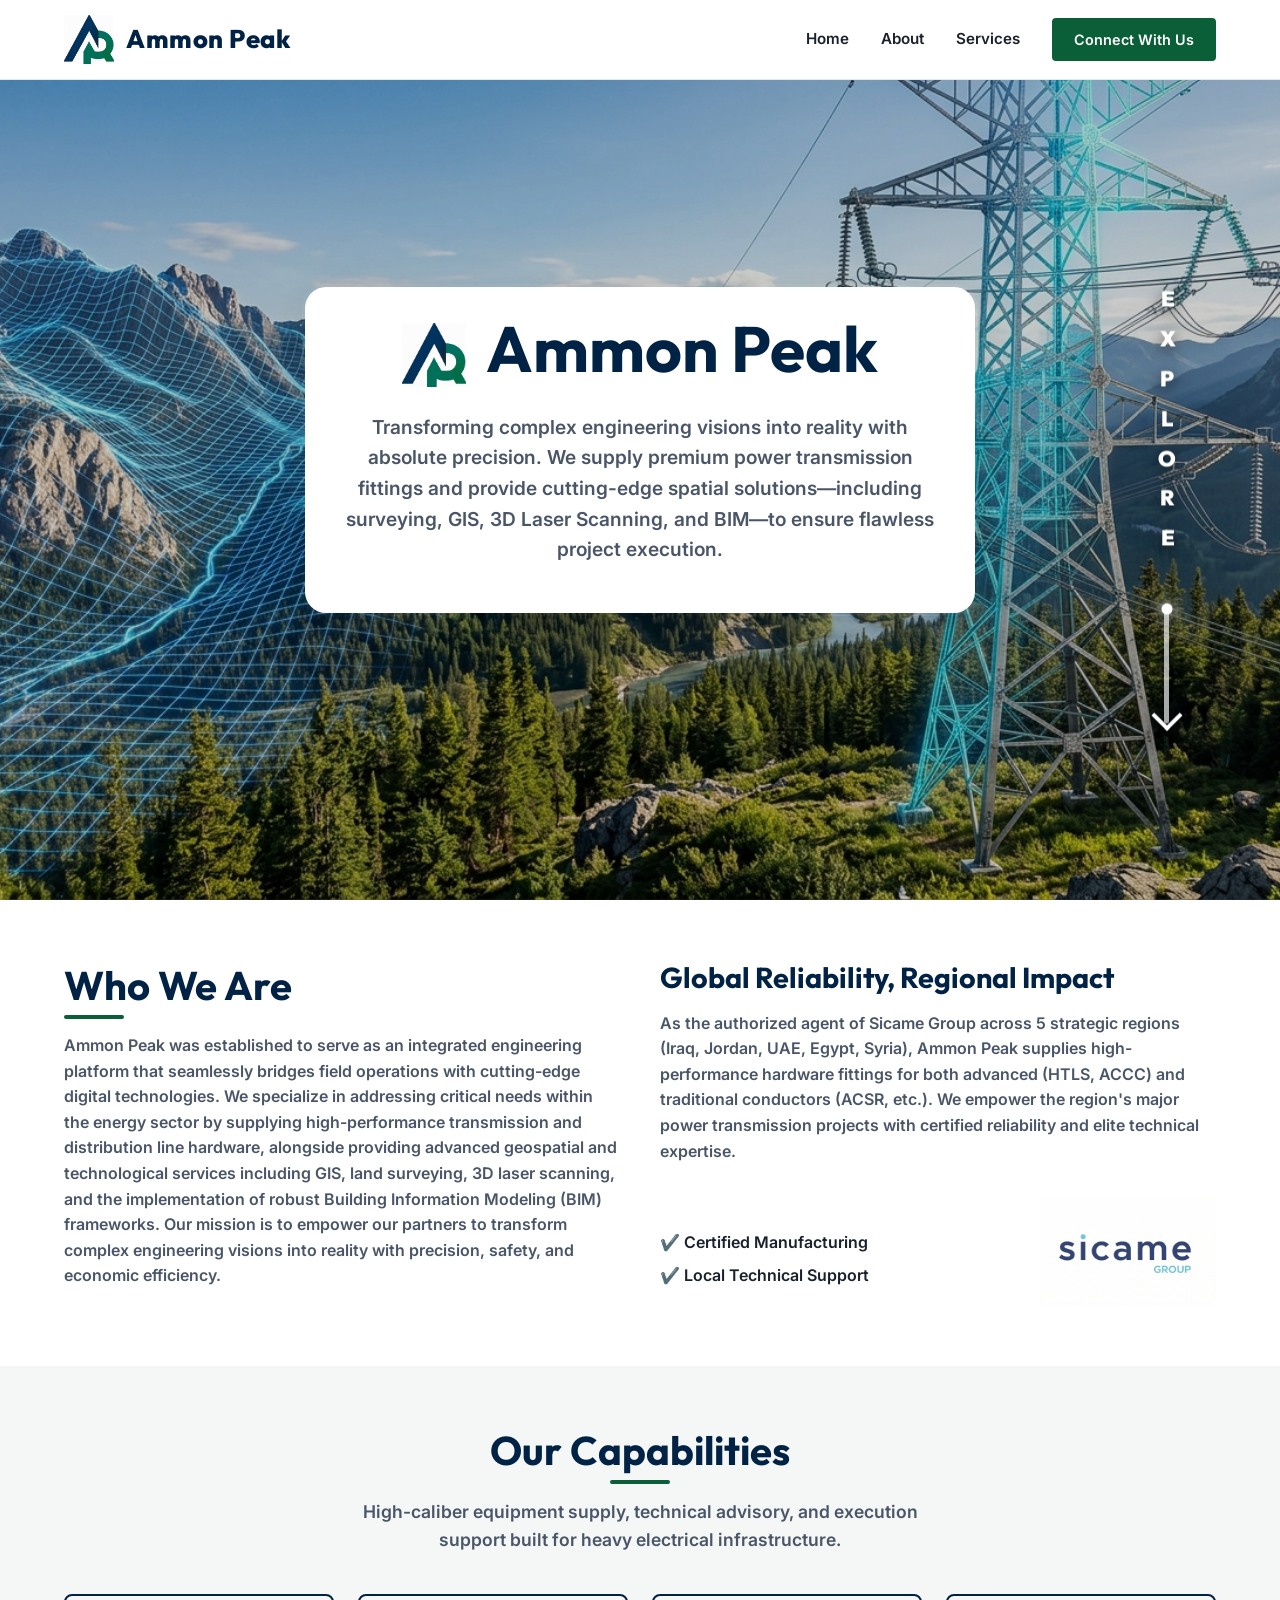
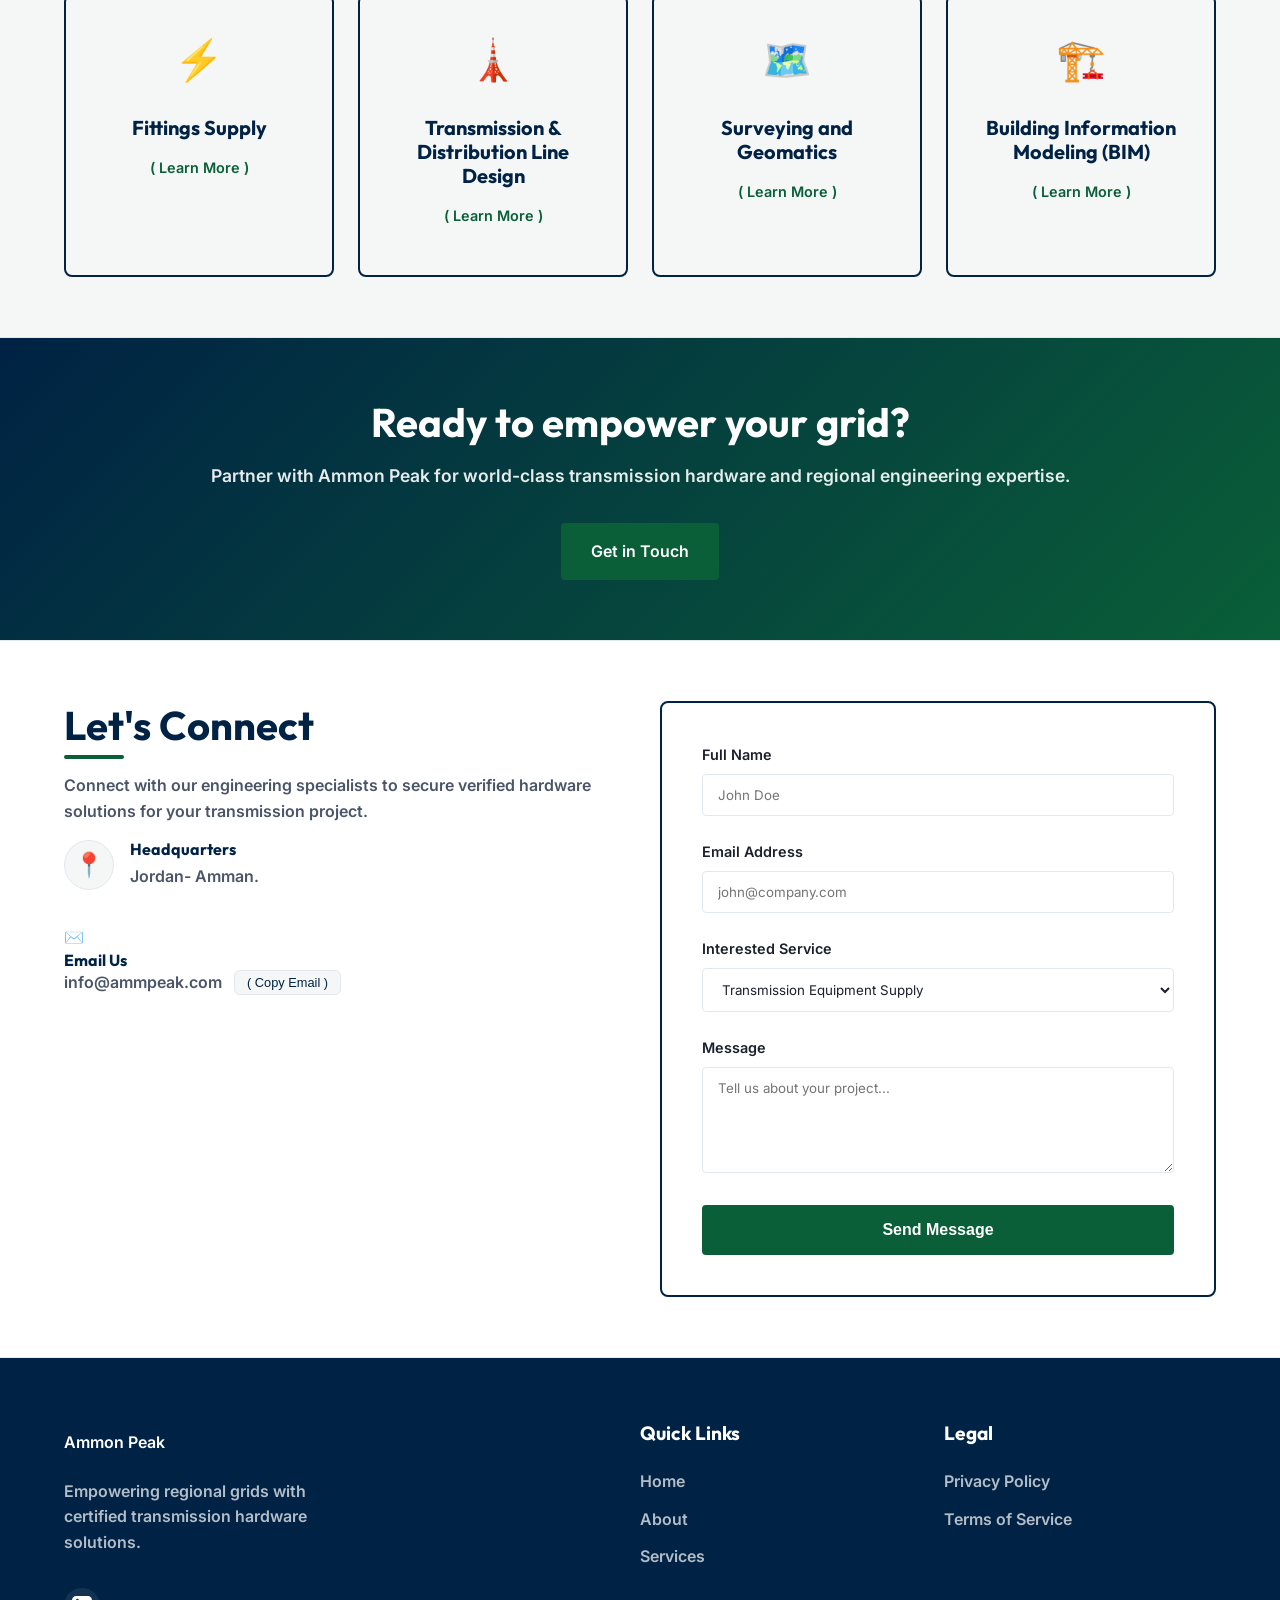
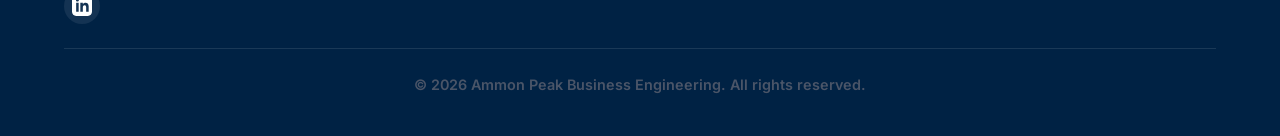
==== commit 6e7ebe7d: "Add files via upload" ====
--- a/index.html
+++ b/index.html
@@ -2,7 +2,8 @@
 <html lang="en">
 <head>
     <meta charset="UTF-8">
-    <meta name="viewport" content="width=device-width, initial-scale=1.0">
+    <meta name="viewport" content="width=device-width, initial-scale=1.0">
+    <link rel="icon" type="image/jpeg" href="logo.jpg">
     <meta name="description" content="Ammon Peak - Leading Business Engineering & Development Company. We bridge the gap between engineering precision and business strategy.">
     <meta name="keywords" content="Business Engineering, Development, Strategy, Consulting, Tech Solutions, Engineering">
     <meta name="author" content="Ammon Peak">
@@ -32,7 +33,7 @@
     <link href="https://fonts.googleapis.com/css2?family=Inter:wght@300;400;600;800&family=Outfit:wght@400;700&display=swap" rel="stylesheet">
     
     <!-- CSS -->
-    <link rel="stylesheet" href="style.css">
+    <link rel="stylesheet" href="style.css?v=2">
 </head>
 <body>
 
@@ -103,13 +104,15 @@
                     <h3 style="font-size: 1.8rem; color: var(--color-brand-navy); margin-bottom: 1rem; font-family: var(--font-heading);">Global Reliability, Regional Impact</h3>
                     <p style="color: var(--color-text-muted); margin-bottom: 2rem; line-height: 1.6;">As the authorized agent of Sicame Group across 5 strategic regions (Iraq, Jordan, UAE, Egypt, Syria), Ammon Peak supplies high-performance hardware fittings for both advanced (HTLS, ACCC) and traditional conductors (ACSR, etc.). We empower the region's major power transmission projects with certified reliability and elite technical expertise.</p>
                     
-                    <ul class="about-list">
-                        <li>✔️ Certified Manufacturing</li>
-                        <li>✔️ Local Technical Support</li>
-                    </ul>
-                    
-                    <div class="partner-logo">
-                        <img src="sicame_logo.png?v=2" alt="Sicame Group Logo">
+                    <div class="about-partner-row">
+                        <ul class="about-list">
+                            <li>✔️ Certified Manufacturing</li>
+                            <li>✔️ Local Technical Support</li>
+                        </ul>
+                        
+                        <div class="partner-logo">
+                            <img src="sicame_logo.png?v=2" alt="Sicame Group Logo">
+                        </div>
                     </div>
                 </div>
             </div>
--- a/style.css
+++ b/style.css
@@ -1001,6 +1001,18 @@
     .footer-content {
         grid-template-columns: 1fr 1fr;
     }
+
+    /* Hide scroll indicator on tablets and mobiles */
+    .scroll-indicator {
+        display: none !important;
+    }
+
+    /* Center the checklist and logo on small screens */
+    .about-partner-row {
+        justify-content: center !important;
+        text-align: center !important;
+        gap: 1.5rem !important;
+    }
 }
 
 @media screen and (max-width: 768px) {
@@ -1035,6 +1047,22 @@
     
     .mobile-menu-btn.active .bar:nth-child(3) {
         transform: translateY(-7px) rotate(-45deg);
+    }
+
+    /* Tighter padding for hero boxes on mobile screens */
+    .hero-content {
+        padding: 1.25rem 1.25rem !important;
+        border-radius: 16px !important;
+    }
+
+    /* Center and shrink subpage header partner logos on mobile */
+    .detail-card-header {
+        justify-content: center !important;
+        text-align: center !important;
+    }
+
+    .subpage-header-logo {
+        height: 90px !important;
     }
 }
 
@@ -1277,13 +1305,21 @@
 }
 
 /* --- Partner Logo Styles --- */
+.about-partner-row {
+    display: flex;
+    justify-content: space-between;
+    align-items: center;
+    flex-wrap: wrap;
+    gap: 2rem;
+    margin-top: 1.5rem;
+    width: 100%;
+}
+
 .partner-logo {
-    margin-top: -110px; /* Pulled up closer to the checklist */
     display: flex;
     flex-direction: column;
-    align-items: flex-end; /* Align on the right side */
+    align-items: center;
     gap: 0.5rem;
-    width: 100%;
 }
 
 .partner-label {
@@ -1295,10 +1331,9 @@
 }
 
 .partner-logo img {
-    height: 160px; /* Bigger logo height */
+    height: 110px; /* Highly balanced, standardized height */
     width: auto;
     object-fit: contain;
-    margin-right: 50px; /* Nudges it slightly to the left */
     mix-blend-mode: multiply; /* Blends the off-white background out */
     opacity: 0.95;
     transition: opacity 0.3s ease;
@@ -1307,3 +1342,10 @@
 .partner-logo img:hover {
     opacity: 1;
 }
+
+.subpage-header-logo {
+    height: 160px;
+    object-fit: contain;
+    mix-blend-mode: multiply;
+    transition: height var(--transition-medium);
+}
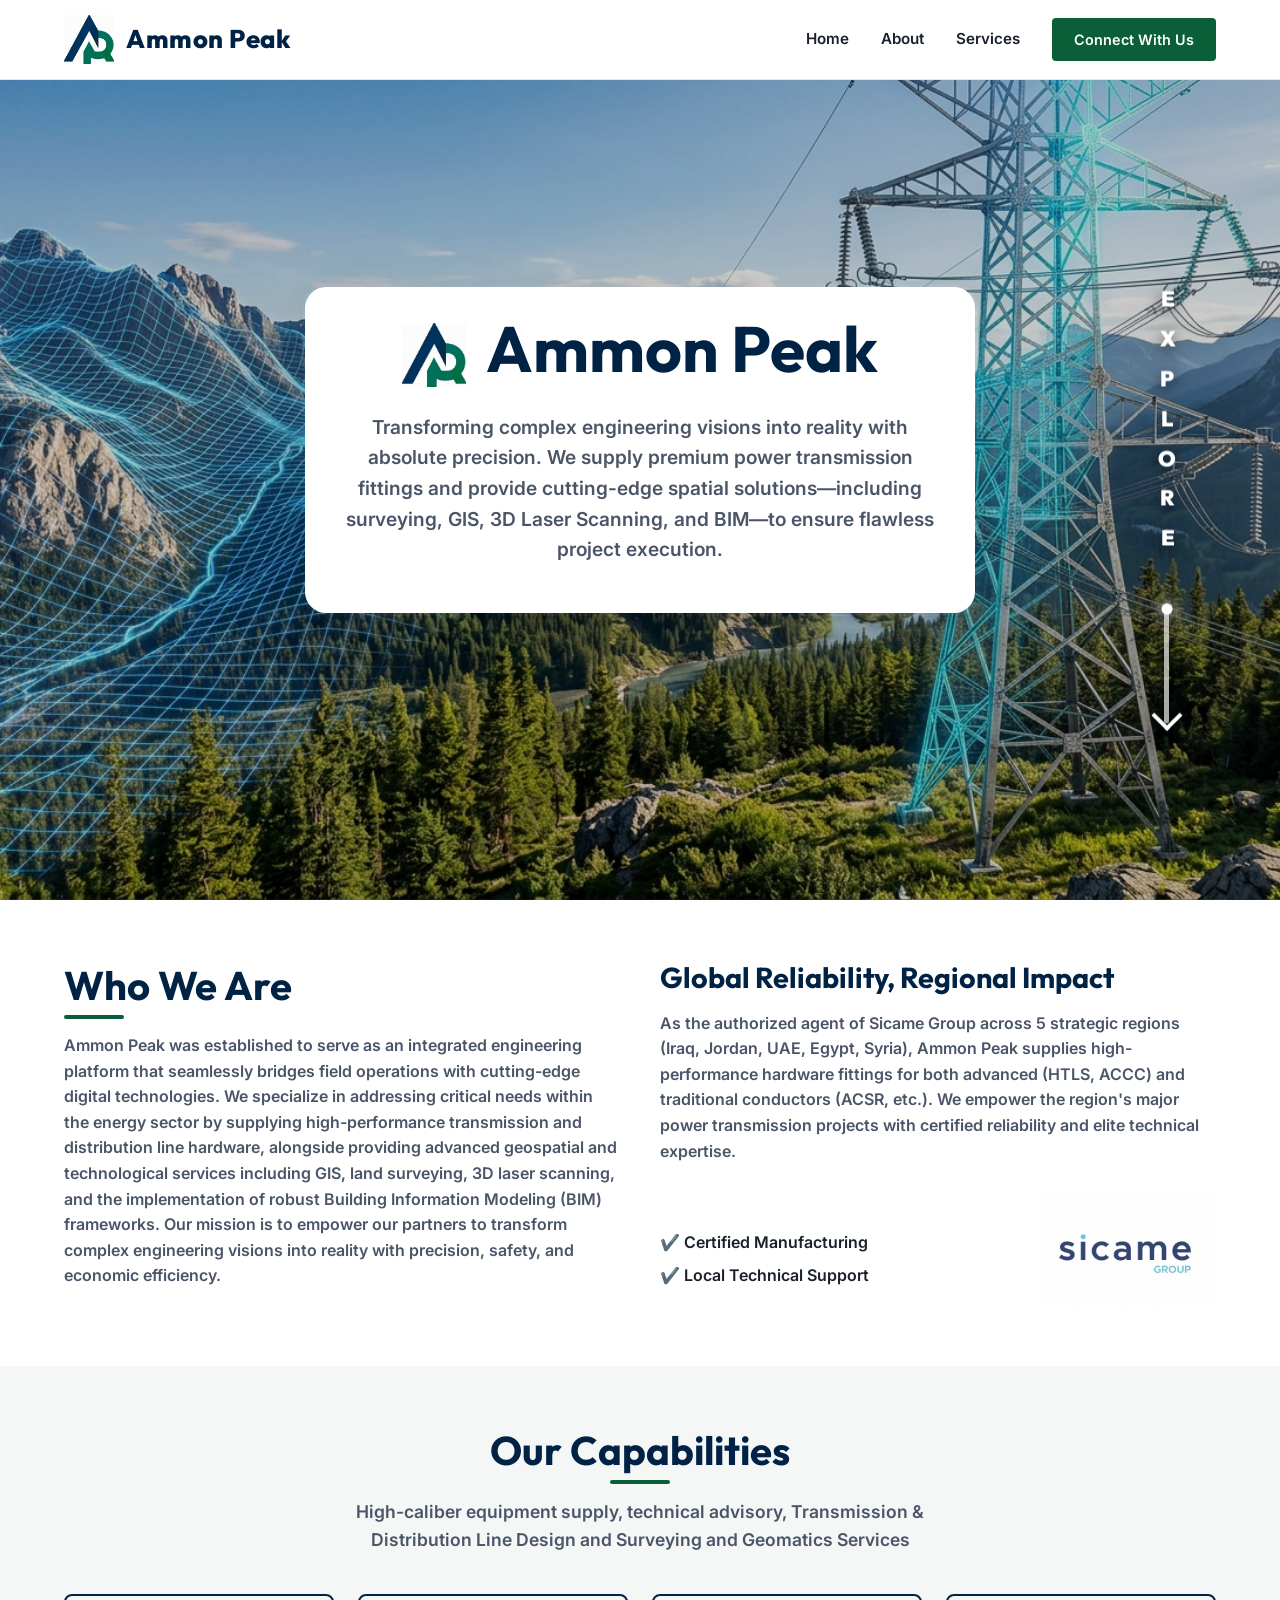
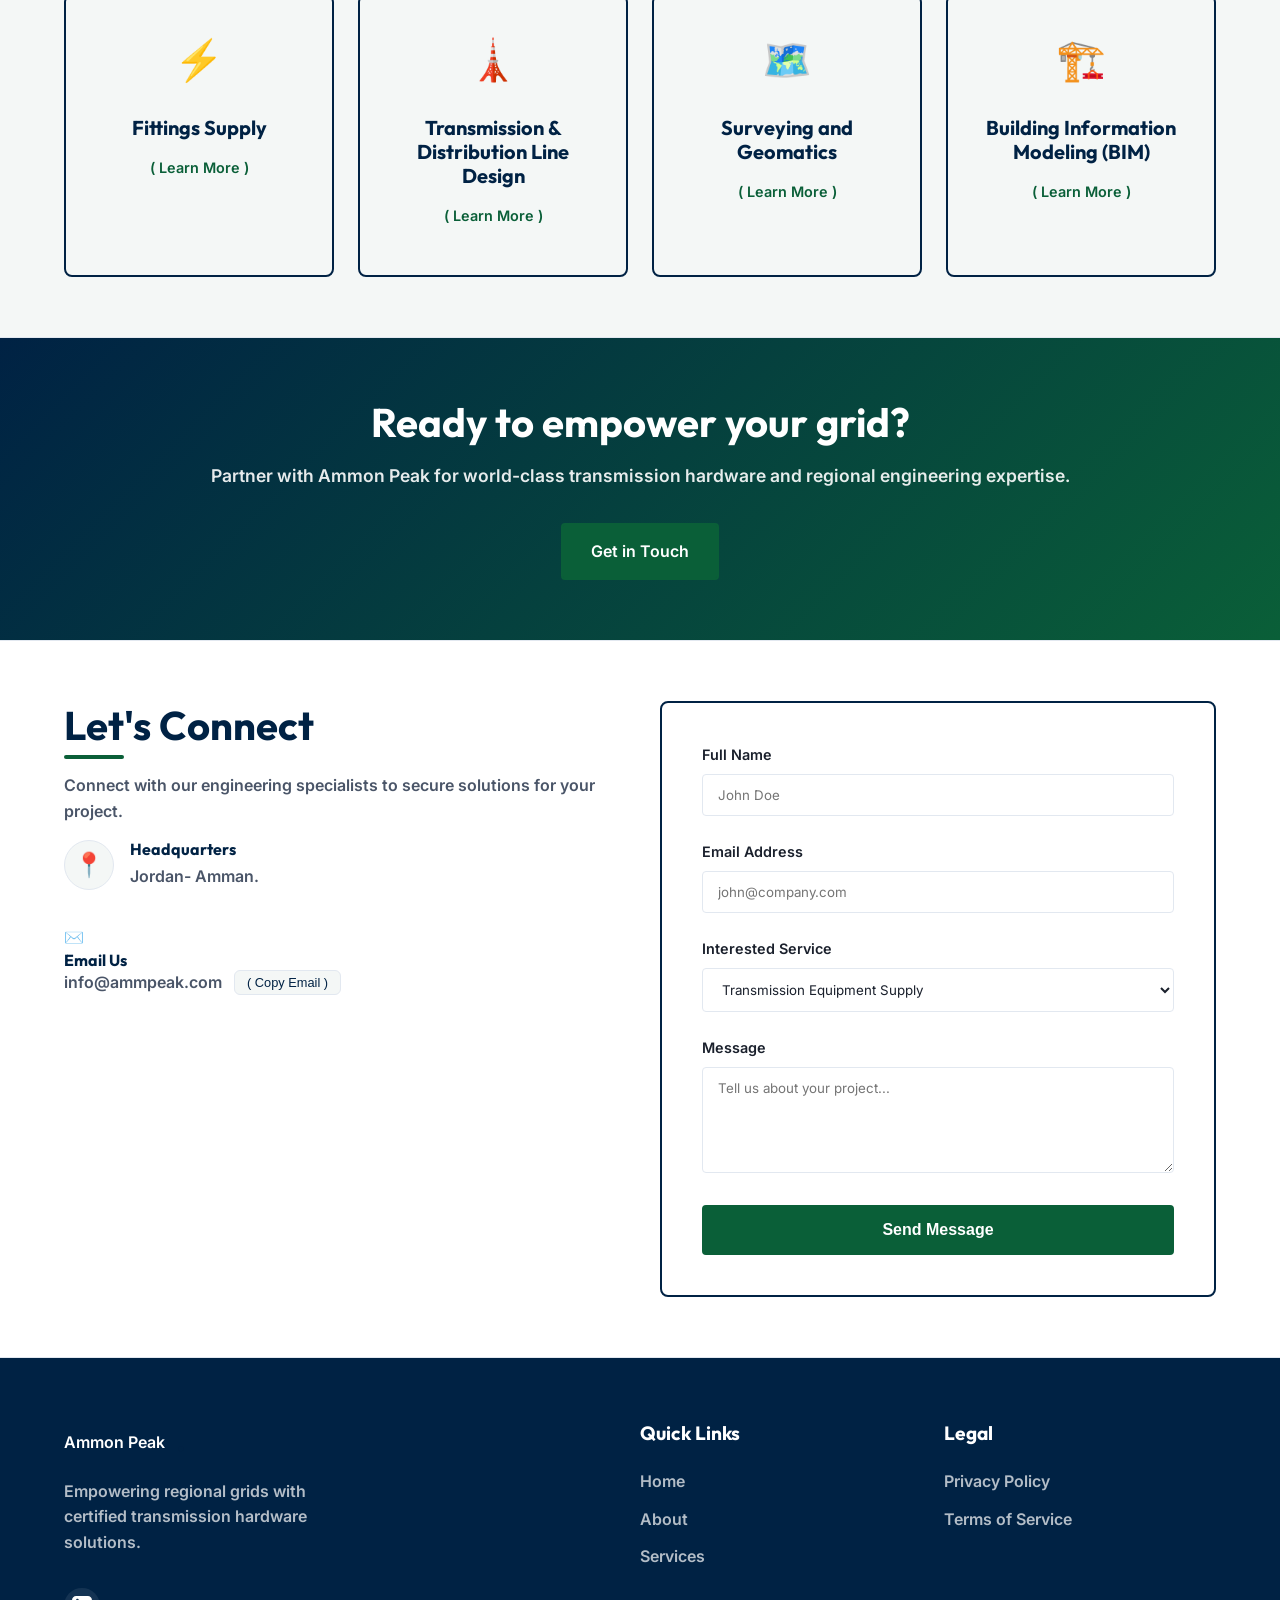
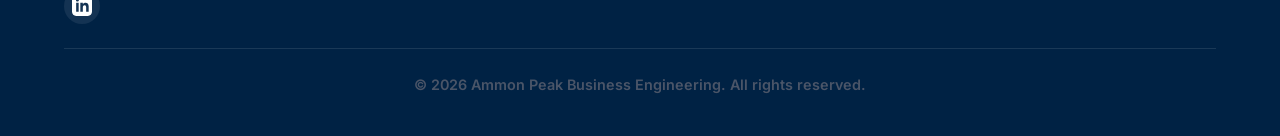
==== commit a3d56a1f: "Add files via upload" ====
--- a/index.html
+++ b/index.html
@@ -123,7 +123,7 @@
             <div class="container">
                 <div class="section-header fade-in-up">
                     <h2 class="section-title">Our Capabilities</h2>
-                    <p>High-caliber equipment supply, technical advisory, and execution support built for heavy electrical infrastructure.</p>
+                    <p>High-caliber equipment supply, technical advisory, Transmission & Distribution Line Design and Surveying and Geomatics Services</p>
                 </div>
                 <div class="services-grid">
                     <a href="supply.html" class="service-card fade-in-up delay-1 service-card-link">
@@ -164,7 +164,7 @@
             <div class="container contact-grid">
                 <div class="contact-info fade-in-left">
                     <h2 class="section-title">Let's Connect</h2>
-                    <p>Connect with our engineering specialists to secure verified hardware solutions for your transmission project.</p>
+                    <p>Connect with our engineering specialists to secure solutions for your project.</p>
                     
                     <div class="info-item">
                         <span class="icon">📍</span>
